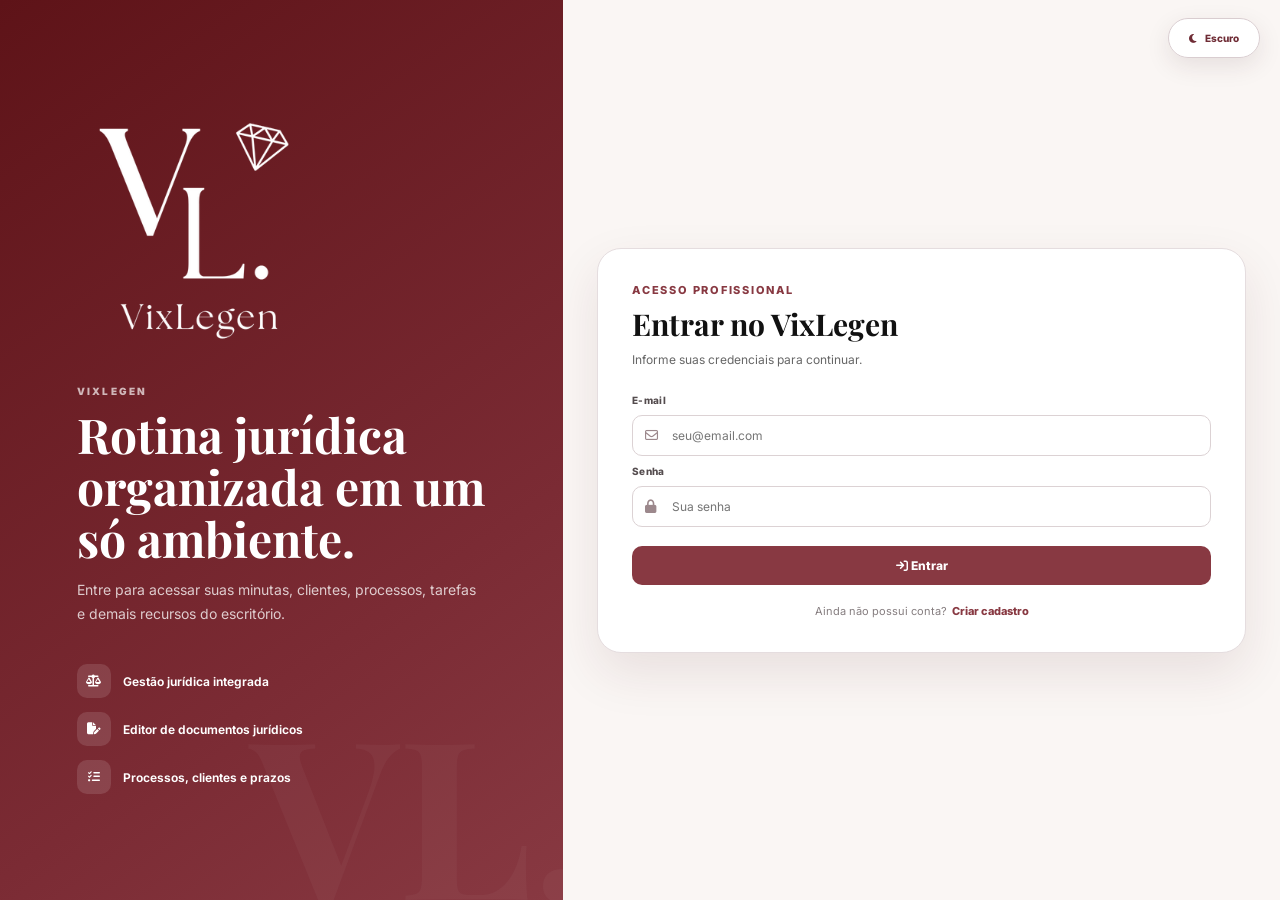
==== index.html @ 60bef7d8 "fix(modal): mantém ação segura de saída como cancelamento" ====
<!DOCTYPE html>
<html lang="pt-PT">
<head>
    <meta charset="UTF-8">
    <meta name="viewport" content="width=device-width, initial-scale=1.0">
    <title>VixLegen - Sistema Integrado</title>
    <link rel="stylesheet" href="style.css">
    <link rel="stylesheet" href="https://cdnjs.cloudflare.com/ajax/libs/font-awesome/6.4.0/css/all.min.css">
    <link href="https://fonts.googleapis.com/css2?family=Playfair+Display:wght@400;600;700&family=Inter:wght@400;500;600;700;800;900&family=Times+New+Roman&family=Georgia&display=swap" rel="stylesheet">
</head>
<body>

    <!-- AUTENTICAÇÃO: LOGIN E CADASTRO -->
    <section class="auth-shell" id="authShell">
        <button id="btnTemaAuth" class="auth-theme-toggle" type="button" aria-label="Alternar tema">
            <i class="fa-solid fa-moon" id="iconeTemaAuth"></i>
            <span>Tema</span>
        </button>
        <div class="auth-brand-panel">
            <div class="auth-brand-mark"><img src="./img/LogoVL_WHITE.png" alt="VixLegen" class="brand-logo brand-logo-auth"></div>
            <span class="auth-eyebrow">VIXLEGEN</span>
            <h2>Rotina jurídica organizada em um só ambiente.</h2>
            <p>Entre para acessar suas minutas, clientes, processos, tarefas e demais recursos do escritório.</p>
            <div class="auth-brand-features">
                <div><i class="fa-solid fa-scale-balanced"></i><span>Gestão jurídica integrada</span></div>
                <div><i class="fa-solid fa-file-pen"></i><span>Editor de documentos jurídicos</span></div>
                <div><i class="fa-solid fa-list-check"></i><span>Processos, clientes e prazos</span></div>
            </div>
        </div>
        <div class="auth-form-panel">
            <div class="auth-card active" id="authLoginCard">
                <div class="auth-card-header">
                    <span class="section-eyebrow">ACESSO PROFISSIONAL</span>
                    <h2>Entrar no VixLegen</h2>
                    <p>Informe suas credenciais para continuar.</p>
                </div>
                <form id="formLogin" class="auth-form">
                    <label for="loginEmail">E-mail</label>
                    <div class="auth-input-wrap"><i class="fa-regular fa-envelope"></i><input type="email" id="loginEmail" autocomplete="email" placeholder="seu@email.com" required></div>
                    <label for="loginSenha">Senha</label>
                    <div class="auth-input-wrap"><i class="fa-solid fa-lock"></i><input type="password" id="loginSenha" autocomplete="current-password" placeholder="Sua senha" required></div>
                    <p class="auth-error" id="loginErro" hidden></p>
                    <button class="auth-submit" type="submit"><i class="fa-solid fa-arrow-right-to-bracket"></i> Entrar</button>
                </form>
                <div class="auth-switch"><span>Ainda não possui conta?</span><button type="button" id="btnIrCadastro">Criar cadastro</button></div>
            </div>
            <div class="auth-card" id="authCadastroCard">
                <div class="auth-card-header compact">
                    <span class="section-eyebrow">NOVO PROFISSIONAL</span>
                    <h2>Criar conta</h2>
                    <p>Cadastre os dados profissionais exigidos pelo sistema.</p>
                </div>
                <form id="formCadastro" class="auth-form auth-form-grid">
                    <div class="auth-field"><label for="cadPrimeiroNome">Primeiro nome</label><input type="text" id="cadPrimeiroNome" required></div>
                    <div class="auth-field"><label for="cadUltimoNome">Último nome</label><input type="text" id="cadUltimoNome" required></div>
                    <div class="auth-field wide"><label for="cadEmail">E-mail</label><input type="email" id="cadEmail" required></div>
                    <div class="auth-field"><label for="cadSenha">Senha</label><input type="password" id="cadSenha" minlength="8" required></div>
                    <div class="auth-field"><label for="cadTelefone">Telefone</label><input type="text" id="cadTelefone" required></div>
                    <div class="auth-field"><label for="cadCpf">CPF</label><input type="text" id="cadCpf" required></div>
                    <div class="auth-field"><label for="cadRg">RG</label><input type="text" id="cadRg" required></div>
                    <div class="auth-field"><label for="cadNumeroOab">Número OAB</label><input type="text" id="cadNumeroOab" required></div>
                    <div class="auth-field"><label for="cadDataNascimento">Data de nascimento</label><input type="date" id="cadDataNascimento" required></div>
                    <div class="auth-field wide"><label for="cadEmpresa">Empresa</label><input type="text" id="cadEmpresa" required></div>
                    <div class="auth-field"><label for="cadCep">CEP</label><input type="text" id="cadCep" required></div>
                    <div class="auth-field"><label for="cadEstado">Estado</label><input type="text" id="cadEstado" maxlength="50" required></div>
                    <div class="auth-field wide"><label for="cadCidade">Cidade</label><input type="text" id="cadCidade" required></div>
                    <p class="auth-error wide" id="cadastroErro" hidden></p>
                    <button class="auth-submit wide" type="submit"><i class="fa-solid fa-user-plus"></i> Criar conta</button>
                </form>
                <div class="auth-switch"><span>Já possui uma conta?</span><button type="button" id="btnIrLogin">Voltar ao login</button></div>
            </div>
        </div>
    </section>

    <div class="layout-container auth-hidden" id="appLayout">
        <!-- BARRA LATERAL (SIDEBAR) -->
        <aside class="sidebar" id="minhaSidebar">
            <nav class="nav-icons">
                <div class="icon-btn active" data-target="sec-home" data-tooltip="Início">
                    <i class="fa-solid fa-house"></i>
                </div>
                <div class="icon-btn" data-target="sec-editor" data-tooltip="Editor de Minutas">
                    <i class="fa-solid fa-pen"></i>
                </div>
                <div class="icon-btn" data-target="sec-processos" data-tooltip="Processos Jurídicos">
                    <i class="fa-solid fa-scale-balanced"></i>
                </div>
                <div class="icon-btn" data-target="sec-clientes" data-tooltip="Clientes">
                    <i class="fa-solid fa-user-group"></i>
                </div>
                <div class="icon-btn" data-target="sec-tarefas" data-tooltip="Tarefas e Kanban">
                    <i class="fa-solid fa-border-all"></i>
                </div>
                <div class="icon-btn" data-target="sec-notificacoes" data-tooltip="Notificações">
                    <i class="fa-solid fa-bell"></i>
                    <span class="badge-count" id="badgeNotifCount">0</span>
                </div>
                <div class="icon-btn" data-target="sec-ia" data-tooltip="Assistente IA">
                    <i class="fa-solid fa-robot"></i>
                </div>
                <div class="icon-btn" data-target="sec-empresa" data-tooltip="Empresa">
                    <i class="fa-regular fa-building"></i>
                </div>
                <div class="icon-btn" data-target="sec-perfil" data-tooltip="Perfil">
                    <i class="fa-solid fa-user"></i>
                </div>
                <div class="icon-btn" id="btnTema" data-tooltip="Alternar tema" role="button" tabindex="0">
                    <i class="fa-solid fa-moon" id="iconeTema"></i>
                </div>
                <div class="icon-btn" id="btnSair" data-tooltip="Sair da sessão">
                    <i class="fa-solid fa-arrow-right-from-bracket"></i>
                </div>
            </nav>

            <div class="logo">
                <img src="./img/LogoVL_WHITE.png" alt="VixLegen" class="brand-logo brand-logo-sidebar">
            </div>
        </aside>

        <!-- ÁREA PRINCIPAL -->
        <main class="main-content">
            <button id="btnToggle" class="toggle-btn" title="Alternar Menu">
                <i class="fa-solid fa-bars"></i>
            </button>

            <!-- TELA INICIAL -->
            <section id="sec-home" class="app-section active">
                <div class="home-page">
                    <header class="home-hero">
                        <div>
                            <span class="section-eyebrow">PAINEL VIXLEGEN</span>
                            <h1>Seu escritório em um só lugar.</h1>
                            <p>Continue de onde parou, acompanhe processos, tarefas e avisos sem cair direto no editor.</p>
                        </div>
                        <img src="./img/LogoVL_RED.png" alt="VixLegen" class="home-logo">
                    </header>

                    <div class="home-stats">
                        <button class="home-stat-card" type="button" data-go-section="sec-processos">
                            <i class="fa-solid fa-scale-balanced"></i>
                            <div><span>Processos</span><strong id="homeProcessosCount">0</strong></div>
                        </button>
                        <button class="home-stat-card" type="button" data-go-section="sec-clientes">
                            <i class="fa-solid fa-user-group"></i>
                            <div><span>Clientes</span><strong id="homeClientesCount">0</strong></div>
                        </button>
                        <button class="home-stat-card" type="button" data-go-section="sec-tarefas">
                            <i class="fa-solid fa-list-check"></i>
                            <div><span>Tarefas abertas</span><strong id="homeTarefasCount">0</strong></div>
                        </button>
                        <button class="home-stat-card" type="button" data-go-section="sec-notificacoes">
                            <i class="fa-regular fa-bell"></i>
                            <div><span>Não lidas</span><strong id="homeNotifCount">0</strong></div>
                        </button>
                    </div>

                    <div class="home-grid">
                        <section class="home-panel">
                            <div class="home-panel-head">
                                <div><span class="panel-kicker">ATALHOS</span><h2>Acesso rápido</h2></div>
                            </div>
                            <div class="home-shortcuts">
                                <button type="button" data-go-section="sec-editor"><i class="fa-solid fa-file-pen"></i><span>Nova minuta</span></button>
                                <button type="button" data-go-section="sec-processos"><i class="fa-solid fa-folder-open"></i><span>Abrir processos</span></button>
                                <button type="button" data-go-section="sec-tarefas"><i class="fa-solid fa-border-all"></i><span>Ver Kanban</span></button>
                                <button type="button" data-go-section="sec-ia"><i class="fa-solid fa-robot"></i><span>Assistente IA</span></button>
                            </div>
                        </section>

                        <section class="home-panel">
                            <div class="home-panel-head">
                                <div><span class="panel-kicker">ATIVIDADE</span><h2>Últimos avisos</h2></div>
                                <button type="button" class="entity-link-action" data-go-section="sec-notificacoes">Ver tudo</button>
                            </div>
                            <div id="homeNotificationsPreview" class="home-notifications-preview">
                                <div class="home-empty">Nenhuma notificação carregada.</div>
                            </div>
                        </section>
                    </div>
                </div>
            </section>

            <!-- SEÇÃO 1: EDITOR JURÍDICO INTEGRADO -->
            <section id="sec-editor" class="app-section" style="display: none;">
                <div class="editor-wrapper">
                    <!-- BARRA DE FERRAMENTAS SUPERIOR -->
                    <div class="editor-toolbar">
                        <!-- Desfazer / Refazer -->
                        <div class="toolbar-group">
                            <button class="tool-btn" id="btnUndo" title="Desfazer (Ctrl+Z)"><i class="fa-solid fa-rotate-left"></i></button>
                            <button class="tool-btn" id="btnRedo" title="Refazer (Ctrl+Y)"><i class="fa-solid fa-rotate-right"></i></button>
                        </div>

                        <!-- Estilos e Fontes -->
                        <div class="toolbar-group">
                            <select id="fontFamilySelect" class="tool-select" title="Fonte do Documento">
                                <option value="'Times New Roman', serif" selected>Times New Roman</option>
                                <option value="Arial, sans-serif">Arial</option>
                                <option value="Georgia, serif">Georgia</option>
                                <option value="'Courier New', monospace">Courier New</option>
                            </select>
                            <select id="fontSizeSelect" class="tool-select" title="Tamanho da Fonte">
                                <option value="1">10pt</option>
                                <option value="2">11pt</option>
                                <option value="3" selected>12pt</option>
                                <option value="4">14pt</option>
                                <option value="5">18pt</option>
                            </select>
                        </div>

                        <!-- Formatação de Texto -->
                        <div class="toolbar-group">
                            <button class="tool-btn" id="btnBold" title="Negrito (Ctrl+B)"><i class="fa-solid fa-bold"></i></button>
                            <button class="tool-btn" id="btnItalic" title="Itálico (Ctrl+I)"><i class="fa-solid fa-italic"></i></button>
                            <button class="tool-btn" id="btnUnderline" title="Sublinhado (Ctrl+U)"><i class="fa-solid fa-underline"></i></button>
                            <button class="tool-btn" id="btnStrike" title="Tachado"><i class="fa-solid fa-strikethrough"></i></button>
                            <div class="color-picker-wrapper" title="Cor do Texto">
                                <i class="fa-solid fa-font"></i>
                                <input type="color" id="textColorPicker" value="#000000">
                            </div>
                        </div>

                        <!-- Alinhamento -->
                        <div class="toolbar-group">
                            <button class="tool-btn" id="btnAlignLeft" title="Alinhar à Esquerda"><i class="fa-solid fa-align-left"></i></button>
                            <button class="tool-btn" id="btnAlignCenter" title="Centralizar"><i class="fa-solid fa-align-center"></i></button>
                            <button class="tool-btn" id="btnAlignRight" title="Alinhar à Direita"><i class="fa-solid fa-align-right"></i></button>
                            <button class="tool-btn active" id="btnAlignJustify" title="Justificar"><i class="fa-solid fa-align-justify"></i></button>
                        </div>

                        <!-- Listas e Espaçamento -->
                        <div class="toolbar-group">
                            <button class="tool-btn" id="btnUnorderedList" title="Lista com Marcadores"><i class="fa-solid fa-list-ul"></i></button>
                            <button class="tool-btn" id="btnOrderedList" title="Lista Numerada"><i class="fa-solid fa-list-ol"></i></button>
                            <select id="lineSpacingSelect" class="tool-select" title="Espaçamento entre Linhas">
                                <option value="1">Linha 1.0</option>
                                <option value="1.5" selected>Linha 1.5</option>
                                <option value="2">Linha 2.0</option>
                            </select>
                        </div>

                        <!-- Recursos Jurídicos Especiais -->
                        <div class="toolbar-group">
                            <button class="tool-btn legal-tool" id="btnLegalQuote" title="Recuo Citação Jurisprudência (4cm)"><i class="fa-solid fa-indent"></i> Citação</button>
                            <button class="tool-btn legal-tool" id="btnFootnote" title="Inserir Nota de Rodapé"><i class="fa-solid fa-asterisk"></i> Rodapé</button>
                            <button class="tool-btn legal-tool" id="btnInsertLink" title="Inserir Link / Jurisprudência"><i class="fa-solid fa-link"></i> Link</button>
                            
                            <div class="dropdown-templates">
                                <button class="tool-btn legal-tool dropdown-trigger"><i class="fa-solid fa-file-signature"></i> Modelos <i class="fa-solid fa-caret-down"></i></button>
                                <div class="dropdown-menu">
                                    <a href="#" class="btn-template" data-template="peticao">Petição Inicial</a>
                                    <a href="#" class="btn-template" data-template="contestacao">Contestação</a>
                                    <a href="#" class="btn-template" data-template="procuracao">Procuração Ad Judicia</a>
                                </div>
                            </div>
                        </div>

                        <!-- Título e Ações -->
                        <div class="toolbar-right">
                            <select id="selectMinutaProcesso" class="doc-context-select" title="Processo vinculado"><option value="">Processo...</option></select>
                            <select id="selectMinutaCategoria" class="doc-context-select" title="Categoria do documento"><option value="">Categoria...</option></select>
                            <input type="text" id="docTitle" class="doc-title-input" value="PeticaoInicial" placeholder="Nome do documento...">
                            <button class="tool-action-btn" id="btnSalvarMinuta"><i class="fa-solid fa-floppy-disk"></i> Guardar</button>
                            <button class="tool-action-btn pdf-btn" id="btnExportPDF"><i class="fa-solid fa-file-pdf"></i> Exportar PDF</button>
                        </div>
                    </div>

                    <!-- CONTAINER DA FOLHA A4 -->
                    <div class="document-container" id="documentContainer">
                        <!-- Régua do Topo -->
                        <div class="ruler">
                            <div class="ruler-ticks"></div>
                        </div>

                        <!-- FOLHA A4 EDITÁVEL -->
                        <div class="paper-page" contenteditable="true" id="paperEditor" spellcheck="true">
                            <h2 style="text-align: center; font-weight: bold; margin-bottom: 25px;">EXCELENTÍSSIMO SENHOR DOUTOR JUIZ DE DIREITO DA 2ª VARA CÍVEL DA COMARCA DE SÃO PAULO - SP</h2>
                            
                            <p style="margin-bottom: 18px;"><strong>PROCESSO Nº:</strong> 0001234-88.2026.8.26.0100</p>
                            <p style="margin-bottom: 18px;"><strong>REQUERENTE:</strong> COMPANYJUS SERVIÇOS DE TECNOLOGIA LTDA.</p>
                            <p style="margin-bottom: 25px;"><strong>REQUERIDO:</strong> ASSOCIADOS E DEMAIS PARTES</p>
                            
                            <p style="text-align: center; font-weight: bold; margin-bottom: 25px; text-transform: uppercase;">AÇÃO DE COBRANÇA C/C INDENIZAÇÃO POR DANOS MORAIS</p>
                            
                            <p style="margin-bottom: 18px;"><strong>COMPANYJUS SERVIÇOS DE TECNOLOGIA LTDA.</strong>, pessoa jurídica de direito privado, inscrita no CNPJ sob o nº 45.678.910/0001-23, com sede na Av. das Nações Unidas, 12901, Cj. 801, Brooklin, São Paulo - SP, por seu advogado infra-assinado, vem, respeitosamente, à presença de Vossa Excelência, propor a presente ação com fulcro na legislação vigente.</p>
                            
                            <h3 style="font-weight: bold; margin-top: 25px; margin-bottom: 15px;">I. DOS FATOS</h3>
                            <p style="margin-bottom: 18px;">A Requerente celebrou contrato de prestação de serviços técnicos jurídicos com a parte Requerida, comprometendo-se a fornecer soluções avançadas de auditoria contratual e inteligência jurídica.</p>

                            <!-- Bloco de Citação Jurisprudencial -->
                            <blockquote class="legal-quote" style="margin-left: 4cm; font-size: 10pt; line-height: 1.2; margin-top: 15px; margin-bottom: 15px; font-style: italic; border-left: 3px solid #883942; padding-left: 10px;">
                                "O inadimplemento da obrigação, positiva e líquida, no seu termo, constitui de pleno direito em mora o devedor. Cabível a reparação integral dos prejuízos causados comprovadamente no âmbito das relações contratuais executadas." (STJ - REsp 1.234.567/SP)
                            </blockquote>

                            <h3 style="font-weight: bold; margin-top: 25px; margin-bottom: 15px;">II. DO DIREITO</h3>
                            <p style="margin-bottom: 18px;">O direito do Requerente encontra respaldo no Código Civil Brasileiro, bem como na sólida jurisprudência dos Tribunais Superiores, restando inequívoca a obrigação de reparação dos prejuízos suportados.</p>

                            <h3 style="font-weight: bold; margin-top: 25px; margin-bottom: 15px;">III. DOS PEDIDOS</h3>
                            <p style="margin-bottom: 10px;">Diante do exposto, requer a Vossa Excelência:</p>
                            <ol style="margin-left: 20px; margin-bottom: 25px;">
                                <li style="margin-bottom: 8px;">A citação da parte Requerida para, querendo, apresentar contestação no prazo legal;</li>
                                <li style="margin-bottom: 8px;">A procedência total dos pedidos formulados na inicial, condenando o Requerido ao pagamento dos valores corrigidos;</li>
                                <li style="margin-bottom: 8px;">A condenação em custas processuais e honorários advocatícios sucumbenciais.</li>
                            </ol>

                            <p style="text-align: right; margin-top: 40px;">Nestes termos,<br>Pede deferimento.</p>
                            <p style="text-align: right; margin-top: 20px;">São Paulo - SP, 25 de Setembro de 2026.<br><br><strong>Dr. Mário Silva</strong><br>OAB/SP 123.456</p>
                        </div>

                        <!-- Rodapé de Métricas do Documento -->
                        <div class="editor-footer-metrics">
                            <span id="wordCount">Palavras: 0</span>
                            <span id="charCount">Carateres: 0</span>
                            <span id="pageCount">Página 1 de 1</span>
                            <span style="color: #2ecc71;"><i class="fa-solid fa-cloud-arrow-up"></i> Alterações Guardadas</span>
                        </div>
                    </div>
                </div>
            </section>

            <!-- SEÇÃO: PROCESSOS -->
            <section id="sec-processos" class="app-section" style="display: none;">
                <div class="records-page">
                    <header class="records-header">
                        <div><span class="section-eyebrow">GESTÃO PROCESSUAL</span><h1 class="page-title">Processos</h1><p>Acompanhe os processos jurídicos cadastrados e consulte seus dados principais.</p></div>
                        <button id="btnNovoProcesso" class="add-btn" type="button"><i class="fa-solid fa-plus"></i> Novo Processo</button>
                    </header>
                    <div class="records-toolbar">
                        <div class="records-search"><i class="fa-solid fa-magnifying-glass"></i><input id="buscaProcessos" type="search" placeholder="Buscar por número, cliente, tribunal ou comarca..."></div>
                        <select id="filtroStatusProcesso" class="records-filter"><option value="">Todos os status</option><option value="EM_ANDAMENTO">Em andamento</option><option value="SUSPENSO">Suspenso</option><option value="ENCERRADO">Encerrado</option><option value="AGUARDANDO_DECISAO">Aguardando decisão</option></select>
                    </div>
                    <div class="records-card">
                        <div class="records-table-wrap"><table class="records-table"><thead><tr><th>Processo</th><th>Cliente</th><th>Tribunal</th><th>Comarca</th><th>Status</th><th>Abertura</th><th>Ações</th></tr></thead><tbody id="processosTableBody"><tr class="records-placeholder"><td colspan="7">Carregando processos...</td></tr></tbody></table></div>
                        <div class="records-footer"><span id="processosCount">0 processos</span><span>Dados fornecidos pelo backend VixLegen</span></div>
                    </div>
                </div>
            </section>

            <!-- SEÇÃO: CLIENTES -->
            <section id="sec-clientes" class="app-section" style="display: none;">
                <div class="records-page">
                    <header class="records-header">
                        <div><span class="section-eyebrow">CARTEIRA DO ESCRITÓRIO</span><h1 class="page-title">Clientes</h1><p>Cadastre e consulte pessoas físicas ou jurídicas vinculadas aos processos.</p></div>
                        <button id="btnNovoCliente" class="add-btn" type="button"><i class="fa-solid fa-user-plus"></i> Novo Cliente</button>
                    </header>
                    <div class="records-toolbar"><div class="records-search"><i class="fa-solid fa-magnifying-glass"></i><input id="buscaClientes" type="search" placeholder="Buscar por nome, CPF/CNPJ, e-mail ou telefone..."></div></div>
                    <div class="records-card">
                        <div class="records-table-wrap"><table class="records-table"><thead><tr><th>Cliente</th><th>Documento</th><th>E-mail</th><th>Telefone</th><th>Ações</th></tr></thead><tbody id="clientesTableBody"><tr class="records-placeholder"><td colspan="5">Carregando clientes...</td></tr></tbody></table></div>
                        <div class="records-footer"><span id="clientesCount">0 clientes</span><span>Cliente é administrado pelo advogado e não possui login.</span></div>
                    </div>
                </div>
            </section>

            <!-- SEÇÃO 2: QUADRO KANBAN -->
            <section id="sec-tarefas" class="app-section" style="display: none;">
                <div class="kanban-page">
                    <header class="records-header kanban-header">
                        <div>
                            <span class="section-eyebrow">ORGANIZAÇÃO DE DEMANDAS</span>
                            <h1 class="page-title">Tarefas</h1>
                            <p>Arraste os cards entre as colunas, edite detalhes e acompanhe prioridades.</p>
                        </div>
                        <button id="btnNovaTarefa" class="add-btn" type="button">
                            <i class="fa-solid fa-plus"></i> Novo Card
                        </button>
                    </header>

                    <div class="kanban-toolbar">
                        <div class="records-search">
                            <i class="fa-solid fa-magnifying-glass"></i>
                            <input id="buscaTarefas" type="search" placeholder="Buscar tarefa, processo ou descrição...">
                        </div>
                        <select id="filtroPrioridadeTarefa" class="records-filter">
                            <option value="">Todas as prioridades</option>
                            <option value="URGENTE">Urgente</option>
                            <option value="ALTA">Alta</option>
                            <option value="MEDIA">Média</option>
                            <option value="BAIXA">Baixa</option>
                        </select>
                    </div>

                    <div class="kanban-board" id="kanbanBoard">
                        <section class="kanban-column" data-status="PENDENTE">
                            <header class="kanban-column-header">
                                <div><span class="kanban-dot pending"></span><h2>A Fazer</h2></div>
                                <span class="kanban-count" id="countPendente">0</span>
                            </header>
                            <div class="cards-container kanban-dropzone" id="kanbanPendente" data-status="PENDENTE"></div>
                        </section>

                        <section class="kanban-column" data-status="EM_ANDAMENTO">
                            <header class="kanban-column-header">
                                <div><span class="kanban-dot progress"></span><h2>Em Progresso</h2></div>
                                <span class="kanban-count" id="countAndamento">0</span>
                            </header>
                            <div class="cards-container kanban-dropzone" id="kanbanAndamento" data-status="EM_ANDAMENTO"></div>
                        </section>

                        <section class="kanban-column" data-status="CONCLUIDA">
                            <header class="kanban-column-header">
                                <div><span class="kanban-dot done"></span><h2>Feito</h2></div>
                                <span class="kanban-count" id="countConcluida">0</span>
                            </header>
                            <div class="cards-container kanban-dropzone" id="kanbanConcluida" data-status="CONCLUIDA"></div>
                        </section>
                    </div>
                </div>
            </section>

            <!-- SEÇÃO 3: NOTIFICAÇÕES -->
            <section id="sec-notificacoes" class="app-section" style="display: none;">
                <div class="notifications-page">
                    <header class="notifications-header">
                        <div>
                            <span class="section-eyebrow">CENTRAL OPERACIONAL</span>
                            <h1 class="page-title notifications-title">Notificações</h1>
                            <p class="notifications-subtitle">Avisos vinculados à sua conta, exibidos diretamente pelo backend.</p>
                        </div>
                        <button class="notif-read-all" id="btnMarcarTodasLidas" type="button">
                            <i class="fa-solid fa-check-double"></i>
                            Marcar todas como lidas
                        </button>
                    </header>

                    <div class="notifications-summary">
                        <div class="summary-item">
                            <span class="summary-label">Não lidas</span>
                            <strong id="notifUnreadCount">0</strong>
                        </div>
                        <div class="summary-divider"></div>
                        <div class="summary-item">
                            <span class="summary-label">Total</span>
                            <strong id="notifTotalCount">0</strong>
                        </div>
                        <div class="summary-divider"></div>
                        <div class="summary-item">
                            <span class="summary-label">Hoje</span>
                            <strong id="notifTodayCount">0</strong>
                        </div>
                    </div>

                    <div class="notifications-toolbar" aria-label="Filtros de notificações">
                        <button class="notif-filter active" type="button" data-filter="all">Todas</button>
                        <button class="notif-filter" type="button" data-filter="nao-lidas">Não lidas</button>
                        <button class="notif-filter" type="button" data-filter="PENDENTE">Pendentes</button>
                        <button class="notif-filter" type="button" data-filter="ENVIADA">Enviadas</button>
                        <button class="notif-filter" type="button" data-filter="CANCELADA">Canceladas</button>
                    </div>

                    <div class="notifications-container" id="notificationsList">
                        <div class="notifications-empty">
                            <i class="fa-regular fa-bell"></i>
                            <strong>Carregando notificações...</strong>
                            <span>Aguarde um instante.</span>
                        </div>
                    </div>
                </div>
            </section>

            <!-- SEÇÃO 4: EMPRESA (COMPANYJUS) -->
            <section id="sec-empresa" class="app-section" style="display: none;">
                <div class="entity-page company-page">
                    <header class="entity-page-header">
                        <div>
                            <span class="section-eyebrow">ORGANIZAÇÃO VINCULADA</span>
                            <h1 class="page-title entity-title">Empresa</h1>
                            <p>Informações da organização informada no seu cadastro profissional.</p>
                        </div>
                        <button id="btnVerMaisEmpresa" class="entity-primary-action" type="button">
                            <i class="fa-regular fa-eye"></i> Ver mais
                        </button>
                    </header>

                    <div class="company-overview-card">
                        <div class="company-overview-main">
                            <div class="company-mark" aria-hidden="true">
                                <i class="fa-solid fa-building-columns"></i>
                            </div>
                            <div class="company-heading">
                                <div class="entity-status"><span></span> Empresa vinculada ao perfil</div>
                                <h2 id="displayNomeEmpresa">Carregando...</h2>
                                <p id="fieldRazao">Dados provenientes do cadastro do profissional.</p>
                            </div>
                        </div>
                        <div class="company-registration">
                            <span>Responsável</span>
                            <strong id="fieldEmpresaResponsavel">—</strong>
                        </div>
                    </div>

                    <div class="entity-content-grid company-content-grid">
                        <section class="entity-panel">
                            <div class="entity-panel-heading">
                                <div>
                                    <span class="panel-kicker">CONTATO</span>
                                    <h3>Contato vinculado</h3>
                                </div>
                                <i class="fa-regular fa-address-card"></i>
                            </div>
                            <div class="entity-detail-list">
                                <div class="entity-detail-row">
                                    <div class="detail-icon"><i class="fa-regular fa-envelope"></i></div>
                                    <div>
                                        <span>E-mail do responsável</span>
                                        <strong id="fieldEmail">—</strong>
                                    </div>
                                </div>
                                <div class="entity-detail-row">
                                    <div class="detail-icon"><i class="fa-solid fa-phone"></i></div>
                                    <div>
                                        <span>Telefone</span>
                                        <strong id="fieldTelefone">—</strong>
                                    </div>
                                </div>
                            </div>
                        </section>

                        <section class="entity-panel">
                            <div class="entity-panel-heading">
                                <div>
                                    <span class="panel-kicker">LOCALIZAÇÃO</span>
                                    <h3>Localização cadastrada</h3>
                                </div>
                                <i class="fa-regular fa-map"></i>
                            </div>
                            <div class="company-address-block">
                                <i class="fa-solid fa-location-dot"></i>
                                <p id="fieldEndereco">—</p>
                            </div>
                        </section>
                    </div>

                    <div class="entity-footer-strip">
                        <div>
                            <i class="fa-solid fa-circle-info"></i>
                            <span>O backend atual armazena o nome da empresa no cadastro do usuário; CNPJ e endereço completo ainda não fazem parte desse modelo.</span>
                        </div>
                        <button class="entity-link-action" type="button" data-go-section="sec-perfil">
                            Ver perfil profissional <i class="fa-solid fa-arrow-right"></i>
                        </button>
                    </div>
                </div>
            </section>

            <!-- SEÇÃO 5: ASSISTENTE IA -->
            <section id="sec-ia" class="app-section" style="display: none;">
                <div class="ai-page">
                    <header class="records-header">
                        <div>
                            <span class="section-eyebrow">ASSISTENTE JURÍDICO</span>
                            <h1 class="page-title">IA VixLegen</h1>
                            <p>Converse sobre o contexto do processo e anexe documentos para usar como material de apoio.</p>
                        </div>
                    </header>

                    <div class="ai-workspace">
                        <aside class="ai-context-panel">
                            <span class="panel-kicker">CONTEXTO</span>
                            <h2>Arquivos da conversa</h2>
                            <p>Adicione PDFs, DOCX, TXT ou imagens. Os arquivos ficam preparados para a conversa atual.</p>
                            <label class="ai-upload-btn" for="aiFileInput">
                                <i class="fa-solid fa-paperclip"></i> Adicionar arquivos
                            </label>
                            <input id="aiFileInput" type="file" multiple accept=".pdf,.doc,.docx,.txt,.png,.jpg,.jpeg" hidden>
                            <div id="aiFilesList" class="ai-files-list">
                                <div class="ai-file-empty">Nenhum arquivo anexado.</div>
                            </div>
                        </aside>

                        <div class="chat-box ai-chat-box">
                            <div class="chat-messages" id="chatMessages">
                                <div class="chat-msg ai">
                                    <i class="fa-solid fa-robot"></i>
                                    <p>Selecione um processo ou anexe documentos e descreva o que deseja analisar.</p>
                                </div>
                            </div>
                            <div class="ai-composer">
                                <div id="aiAttachedSummary" class="ai-attached-summary" hidden></div>
                                <div class="chat-input-area">
                                    <button id="btnAnexarIa" class="ai-attach-inline" type="button" title="Adicionar arquivo">
                                        <i class="fa-solid fa-paperclip"></i>
                                    </button>
                                    <textarea id="chatInput" rows="2" placeholder="Pergunte sobre a minuta, prazo, documento ou processo..."></textarea>
                                    <button id="btnEnviarChat" class="add-btn" type="button"><i class="fa-solid fa-paper-plane"></i></button>
                                </div>
                            </div>
                        </div>
                    </div>
                </div>
            </section>

            <!-- SEÇÃO 6: PERFIL -->
            <section id="sec-perfil" class="app-section" style="display: none;">
                <div class="entity-page profile-page">
                    <header class="entity-page-header">
                        <div>
                            <span class="section-eyebrow">CONTA PROFISSIONAL</span>
                            <h1 class="page-title entity-title">Perfil profissional</h1>
                            <p>Informações reais do usuário autenticado no VixLegen.</p>
                        </div>
                        <button id="btnVerMaisPerfil" class="entity-primary-action" type="button">
                            <i class="fa-regular fa-eye"></i> Ver mais
                        </button>
                    </header>

                    <div class="profile-hero-card">
                        <div class="profile-avatar-large">
                            <span id="perfilIniciais">VL</span>
                        </div>
                        <div class="profile-identity">
                            <div class="entity-status"><span></span> Perfil ativo</div>
                            <h2 id="perfilNome">Carregando...</h2>
                            <p id="perfilCategoria">Profissional VixLegen</p>
                            <div class="profile-tags">
                                <span><i class="fa-solid fa-scale-balanced"></i> <span id="perfilOab">OAB —</span></span>
                                <span><i class="fa-solid fa-building"></i> <span id="perfilEmpresaTag">Empresa —</span></span>
                            </div>
                        </div>
                        <div class="profile-company-link">
                            <span>Empresa vinculada</span>
                            <strong id="perfilEmpresa">—</strong>
                            <button type="button" data-go-section="sec-empresa">Abrir empresa <i class="fa-solid fa-arrow-right"></i></button>
                        </div>
                    </div>

                    <div class="entity-content-grid profile-content-grid">
                        <section class="entity-panel">
                            <div class="entity-panel-heading">
                                <div>
                                    <span class="panel-kicker">IDENTIFICAÇÃO</span>
                                    <h3>Dados profissionais</h3>
                                </div>
                                <i class="fa-regular fa-id-badge"></i>
                            </div>
                            <div class="entity-detail-list">
                                <div class="entity-detail-row">
                                    <div class="detail-icon"><i class="fa-solid fa-user"></i></div>
                                    <div><span>Nome completo</span><strong id="perfilNomeCompleto">—</strong></div>
                                </div>
                                <div class="entity-detail-row">
                                    <div class="detail-icon"><i class="fa-solid fa-scale-balanced"></i></div>
                                    <div><span>Registro profissional</span><strong id="perfilRegistro">—</strong></div>
                                </div>
                                <div class="entity-detail-row">
                                    <div class="detail-icon"><i class="fa-regular fa-id-card"></i></div>
                                    <div><span>CPF</span><strong id="perfilCpf">—</strong></div>
                                </div>
                            </div>
                        </section>

                        <section class="entity-panel">
                            <div class="entity-panel-heading">
                                <div>
                                    <span class="panel-kicker">CONTATO</span>
                                    <h3>Conta e comunicação</h3>
                                </div>
                                <i class="fa-regular fa-envelope"></i>
                            </div>
                            <div class="entity-detail-list">
                                <div class="entity-detail-row">
                                    <div class="detail-icon"><i class="fa-regular fa-envelope"></i></div>
                                    <div><span>E-mail profissional</span><strong id="perfilEmail">—</strong></div>
                                </div>
                                <div class="entity-detail-row">
                                    <div class="detail-icon"><i class="fa-solid fa-phone"></i></div>
                                    <div><span>Telefone</span><strong id="perfilTelefone">—</strong></div>
                                </div>
                                <div class="entity-detail-row">
                                    <div class="detail-icon"><i class="fa-solid fa-location-dot"></i></div>
                                    <div><span>Localização</span><strong id="perfilLocalizacao">—</strong></div>
                                </div>
                            </div>
                        </section>

                        <section class="entity-panel profile-specialty-panel">
                            <div class="entity-panel-heading">
                                <div>
                                    <span class="panel-kicker">CADASTRO</span>
                                    <h3>Informações complementares</h3>
                                </div>
                                <i class="fa-solid fa-address-card"></i>
                            </div>
                            <div class="entity-detail-list">
                                <div class="entity-detail-row">
                                    <div class="detail-icon"><i class="fa-solid fa-building"></i></div>
                                    <div><span>Empresa</span><strong id="perfilEmpresaDetalhe">—</strong></div>
                                </div>
                                <div class="entity-detail-row">
                                    <div class="detail-icon"><i class="fa-regular fa-calendar"></i></div>
                                    <div><span>Data de nascimento</span><strong id="perfilNascimento">—</strong></div>
                                </div>
                            </div>
                        </section>
                    </div>

                    <div class="entity-footer-strip">
                        <div>
                            <i class="fa-solid fa-shield-halved"></i>
                            <span>Os dados exibidos nesta tela são carregados do backend após o login.</span>
                        </div>
                        <button class="entity-link-action" type="button" data-go-section="sec-empresa">
                            Abrir empresa <i class="fa-solid fa-arrow-right"></i>
                        </button>
                    </div>
                </div>
            </section>
        </main>
    </div>

    <!-- SISTEMA DE MODAIS CUSTOMIZADOS -->
    <div id="modalOverlay" class="modal-overlay">
        
        <!-- MODAL: CRIAR / EDITAR TAREFA -->
        <div id="modalNovaTarefa" class="modal-card modal-wide">
            <div class="modal-header">
                <h3 id="tituloModalTarefa"><i class="fa-solid fa-note-sticky"></i> Novo Card</h3>
                <button class="modal-close">&times;</button>
            </div>
            <div class="modal-body form-grid">
                <input type="hidden" id="tarefaIdEdicao">

                <div class="form-field wide">
                    <label>Título</label>
                    <input type="text" id="inputTituloTarefa" placeholder="Ex: Elaborar recurso especial">
                </div>

                <div class="form-field wide">
                    <label>Descrição</label>
                    <textarea id="inputDescricaoTarefa" rows="4" placeholder="Adicione contexto, observações ou instruções..."></textarea>
                </div>

                <div class="form-field">
                    <label>Prazo</label>
                    <input type="datetime-local" id="inputPrazoTarefa">
                </div>

                <div class="form-field">
                    <label>Prioridade</label>
                    <select id="selectPrioridadeTarefa">
                        <option value="BAIXA">Baixa</option>
                        <option value="MEDIA" selected>Média</option>
                        <option value="ALTA">Alta</option>
                        <option value="URGENTE">Urgente</option>
                    </select>
                </div>

                <div class="form-field">
                    <label>Status</label>
                    <select id="selectStatusTarefa">
                        <option value="PENDENTE">A Fazer</option>
                        <option value="EM_ANDAMENTO">Em Progresso</option>
                        <option value="CONCLUIDA">Feito</option>
                    </select>
                </div>

                <div class="form-field">
                    <label>Processo</label>
                    <select id="selectProcessoTarefa">
                        <option value="">Selecione um processo</option>
                    </select>
                </div>
            </div>
            <div class="modal-footer task-modal-footer">
                <button class="modal-btn danger task-delete-hidden" id="btnExcluirTarefa" type="button">
                    <i class="fa-regular fa-trash-can"></i> Excluir
                </button>
                <div class="task-modal-actions">
                    <button class="modal-btn cancel" id="btnCancelarTarefa" type="button">Cancelar</button>
                    <button class="modal-btn confirm" id="btnConfirmarTarefa" type="button">Salvar Card</button>
                </div>
            </div>
        </div>

        <!-- MODAL 2: EDITAR EMPRESA -->
        <div id="modalEditarEmpresa" class="modal-card">
            <div class="modal-header">
                <h3><i class="fa-solid fa-pen-to-square"></i> Editar Dados da Empresa</h3>
                <button class="modal-close">&times;</button>
            </div>
            <div class="modal-body">
                <label>E-mail Corporativo</label>
                <input type="email" id="inputEmailEmpresa">
                
                <label>Telefone</label>
                <input type="text" id="inputTelefoneEmpresa">
                
                <label>Endereço Completo</label>
                <textarea id="inputEnderecoEmpresa" rows="3"></textarea>
            </div>
            <div class="modal-footer">
                <button class="modal-btn cancel" id="btnCancelarEmpresa">Cancelar</button>
                <button class="modal-btn confirm" id="btnSalvarEmpresa">Salvar Alterações</button>
            </div>
        </div>

        <!-- MODAL: NOVO CLIENTE -->
        <div id="modalNovoCliente" class="modal-card modal-wide">
            <div class="modal-header"><h3><i class="fa-solid fa-user-plus"></i> Cadastrar Cliente</h3><button class="modal-close">&times;</button></div>
            <div class="modal-body form-grid">
                <div class="form-field wide"><label>Nome completo</label><input type="text" id="clienteNome" placeholder="Nome do cliente"></div>
                <div class="form-field"><label>E-mail</label><input type="email" id="clienteEmail" placeholder="cliente@email.com"></div>
                <div class="form-field"><label>Telefone</label><input type="text" id="clienteTelefone" placeholder="(11) 99999-9999"></div>
                <div class="form-field"><label>Tipo de documento</label><select id="clienteTipoDocumento"><option value="cpf">CPF</option><option value="cnpj">CNPJ</option></select></div>
                <div class="form-field"><label id="clienteDocumentoLabel">CPF</label><input type="text" id="clienteDocumento" placeholder="000.000.000-00"></div>
            </div>
            <div class="modal-footer"><button class="modal-btn cancel">Cancelar</button><button class="modal-btn confirm" id="btnSalvarCliente">Salvar Cliente</button></div>
        </div>

        <!-- MODAL: NOVO PROCESSO -->
        <div id="modalNovoProcesso" class="modal-card modal-wide">
            <div class="modal-header"><h3><i class="fa-solid fa-scale-balanced"></i> Cadastrar Processo</h3><button class="modal-close">&times;</button></div>
            <div class="modal-body form-grid">
                <div class="form-field wide"><label>Número do processo</label><input type="text" id="processoNumero" placeholder="0000000-00.0000.0.00.0000"></div>
                <div class="form-field wide"><label>Cliente</label><select id="processoCliente"><option value="">Selecione um cliente</option></select></div>
                <div class="form-field"><label>Vara</label><input type="text" id="processoVara"></div>
                <div class="form-field"><label>Comarca</label><input type="text" id="processoComarca"></div>
                <div class="form-field"><label>Tribunal</label><input type="text" id="processoTribunal" placeholder="TJSP"></div>
                <div class="form-field"><label>Instância</label><input type="text" id="processoInstancia" placeholder="1ª Instância"></div>
                <div class="form-field"><label>Data de abertura</label><input type="date" id="processoDataAbertura"></div>
                <div class="form-field"><label>Status inicial</label><select id="processoStatus"><option value="EM_ANDAMENTO">Em andamento</option><option value="AGUARDANDO_DECISAO">Aguardando decisão</option><option value="SUSPENSO">Suspenso</option><option value="ENCERRADO">Encerrado</option></select></div>
                <div class="form-field"><label>Área do Direito</label><input type="text" id="processoAreaDireito" placeholder="Direito Cível"></div>
                <div class="form-field"><label>Tipo da ação</label><input type="text" id="processoTipoAcao" placeholder="Ação de Cobrança"></div>
                <div class="form-field"><label>Fase processual</label><input type="text" id="processoFase" placeholder="Fase de conhecimento"></div>
                <div class="form-field"><label>Descrição do objeto</label><input type="text" id="processoObjeto" placeholder="Objeto principal do processo"></div>
                <div class="form-field checkbox-field wide"><label><input type="checkbox" id="processoSegredo"> Segredo de justiça</label></div>
            </div>
            <div class="modal-footer"><button class="modal-btn cancel">Cancelar</button><button class="modal-btn confirm" id="btnSalvarProcesso">Salvar Processo</button></div>
        </div>

        <!-- MODAL: DETALHES -->
        <div id="modalDetalhesRegistro" class="modal-card modal-wide">
            <div class="modal-header"><h3 id="detalhesTitulo"><i class="fa-regular fa-folder-open"></i> Detalhes</h3><button class="modal-close">&times;</button></div>
            <div class="modal-body"><div id="detalhesConteudo" class="detail-modal-content"></div></div>
            <div class="modal-footer"><button class="modal-btn confirm" id="btnFecharDetalhes">Fechar</button></div>
        </div>

        <!-- MODAL 3: CONFIRMAR SAIR -->
        <div id="modalSair" class="modal-card modal-small">
            <div class="modal-header">
                <h3><i class="fa-solid fa-arrow-right-from-bracket"></i> Terminar Sessão</h3>
                <button class="modal-close">&times;</button>
            </div>
            <div class="modal-body text-center">
                <p>Tens a certeza de que pretendes encerrar a tua sessão no <strong>VixLegen</strong>?</p>
            </div>
            <div class="modal-footer modal-confirm-actions">
                <button class="modal-btn destructive-confirm" id="btnConfirmarSair">SIM</button>
                <button class="modal-btn cancel keep-primary" id="btnCancelarSair">NÃO</button>
            </div>
        </div>

        <!-- MODAL: CONFIRMAÇÃO DE AÇÃO DESTRUTIVA -->
        <div id="modalConfirmacao" class="modal-card modal-small modal-confirmation">
            <div class="modal-header">
                <h3 id="confirmacaoTitulo">Tem certeza?</h3>
                <button class="modal-close" type="button" aria-label="Fechar">&times;</button>
            </div>
            <div class="modal-body text-center">
                <p id="confirmacaoMensagem">Esta ação não poderá ser desfeita.</p>
                <p class="modal-safety-note">Por segurança, a opção destacada mantém os dados.</p>
            </div>
            <div class="modal-footer modal-confirm-actions">
                <button class="modal-btn destructive-confirm" id="btnConfirmacaoSim" type="button">SIM</button>
                <button class="modal-btn keep-primary" id="btnConfirmacaoNao" type="button">NÃO</button>
            </div>
        </div>

        <!-- MODAL 4: AVISO / SUCESSO -->
        <div id="modalAlerta" class="modal-card modal-small">
            <div class="modal-header">
                <h3 id="alertaTitulo"><i class="fa-solid fa-circle-check"></i> Sucesso</h3>
                <button class="modal-close">&times;</button>
            </div>
            <div class="modal-body text-center">
                <p id="alertaMensagem">Ação executada com sucesso!</p>
            </div>
            <div class="modal-footer">
                <button class="modal-btn confirm" id="btnFecharAlerta">Entendido</button>
            </div>
        </div>

    </div>

    <script src="script.js"></script>
    <script src="integration.js"></script>
</body>
</html>
---- style.css ----
/* =========================================
   VARIÁVEIS CSS E CORES DO PROJETO (VIXLEGEN)
   ========================================= */
:root {
    --cor-fundo-geral: #f4f5f7;
    --cor-fundo-main: #faf6f4;
    --cor-primaria: #883942;
    --cor-banner: #5e1318;
    --cor-borda-card: #68181b;
    --cor-cartao: #ffffff;
    --texto-escuro: #111111;
    --texto-claro: #ffffff;
    --texto-mutado: #666666;
    
    --dot-vermelho: #ff3b30;
    --dot-amarelo: #f3c756;
    --dot-verde: #2ecc71;
    
    --fonte-titulo: 'Playfair Display', serif;
    --fonte-corpo: 'Inter', sans-serif;
}

/* RESET BÁSICO */
* {
    margin: 0;
    padding: 0;
    box-sizing: border-box;
}

body {
    background-color: var(--cor-fundo-geral);
    font-family: var(--fonte-corpo);
    color: var(--texto-escuro);
    height: 100vh;
    width: 100vw;
    overflow: hidden;
    display: flex;
}

.layout-container {
    display: flex;
    width: 100vw;
    height: 100vh;
    background-color: var(--cor-fundo-main);
    overflow: hidden;
    position: relative;
}

/* =========================================
   BARRA LATERAL (SIDEBAR CÁPSULA ARREDONDADA)
   ========================================= */
.sidebar {
    width: 100px;
    background-color: var(--cor-primaria);
    display: flex;
    flex-direction: column;
    align-items: center;
    justify-content: space-between;
    padding: 30px 0;
    border-top-right-radius: 40px;
    border-bottom-right-radius: 40px;
    z-index: 10;
    transition: transform 0.3s ease;
    flex-shrink: 0;
}

.sidebar.escondida {
    transform: translateX(-100%);
    position: absolute;
    height: 100%;
}

.nav-icons { 
    display: flex; 
    flex-direction: column; 
    gap: 15px; 
}

.icon-btn { 
    width: 60px; 
    height: 60px; 
    background-color: var(--texto-claro); 
    color: var(--cor-primaria); 
    border-radius: 50%; 
    display: flex; 
    justify-content: center; 
    align-items: center; 
    font-size: 24px; 
    cursor: pointer; 
    transition: transform 0.2s, background-color 0.2s; 
    position: relative;
}

.icon-btn:hover { 
    transform: scale(1.05); 
}

.icon-btn.outline { 
    background-color: var(--texto-claro); 
    color: var(--cor-primaria); 
    border: 2px solid transparent; 
}

.icon-btn.active {
    background-color: var(--cor-banner);
    color: #ffffff;
    border: 2px solid rgba(255,255,255,.72);
    box-shadow: 0 7px 16px rgba(40, 7, 10, 0.28), inset 0 0 0 1px rgba(255,255,255,.08);
    transform: scale(1.04);
}

.icon-btn.active:hover {
    background-color: var(--cor-banner);
    color: #ffffff;
}

.badge-count {
    position: absolute;
    top: -2px;
    right: -2px;
    background-color: var(--dot-vermelho);
    color: white;
    font-size: 11px;
    font-weight: 700;
    width: 20px;
    height: 20px;
    border-radius: 50%;
    display: flex;
    align-items: center;
    justify-content: center;
    border: 2px solid var(--cor-primaria);
}

.logo { 
    color: var(--texto-claro); 
    text-align: center; 
    position: relative; 
}

.logo h2 { 
    font-family: var(--fonte-titulo); 
    font-size: 32px; 
    margin: 0; 
    letter-spacing: 2px; 
}

.logo span { 
    font-size: 10px; 
    font-weight: 600; 
    letter-spacing: 1px; 
}

.diamond-icon { 
    position: absolute; 
    top: 5px; 
    right: -10px; 
    font-size: 12px; 
}

/* =========================================
   ÁREA PRINCIPAL
   ========================================= */
.main-content {
    flex: 1;
    padding: 15px 30px;
    position: relative;
    overflow-y: auto;
    display: flex;
    flex-direction: column;
}

.toggle-btn {
    background: none;
    border: none;
    font-size: 24px;
    color: var(--cor-primaria);
    cursor: pointer;
    margin-bottom: 10px;
    align-self: flex-start;
}

.header { 
    position: relative; 
    z-index: 1; 
    margin-bottom: 20px; 
    display: flex;
    justify-content: space-between;
    align-items: center;
}

.page-title { 
    font-family: var(--fonte-titulo); 
    font-size: 32px; 
    color: var(--texto-escuro); 
    display: inline-block; 
    padding-bottom: 5px; 
    border-bottom: 3px solid var(--cor-primaria); 
}

.add-btn {
    background-color: var(--cor-primaria);
    color: var(--texto-claro);
    border: none;
    padding: 10px 22px;
    border-radius: 20px;
    font-family: var(--fonte-corpo);
    font-size: 14px;
    font-weight: 600;
    cursor: pointer;
    display: flex;
    align-items: center;
    gap: 8px;
    transition: transform 0.2s, filter 0.2s;
    box-shadow: 0 4px 8px rgba(0, 0, 0, 0.1);
}

.add-btn:hover {
    transform: scale(1.03);
    filter: brightness(1.1);
}

/* =========================================
   ESTILOS EXCLUSIVOS DO EDITOR JURÍDICO
   ========================================= */
.app-section#sec-editor {
    height: calc(100vh - 60px);
    display: flex;
    flex-direction: column;
}

.editor-wrapper {
    background-color: var(--cor-banner);
    border-radius: 20px;
    border: 2px solid var(--cor-borda-card);
    display: flex;
    flex-direction: column;
    height: 100%;
    overflow: hidden;
    box-shadow: 0 10px 25px rgba(0, 0, 0, 0.15);
}

/* BARRA DE FERRAMENTAS DO EDITOR */
.editor-toolbar {
    background-color: #ffffff;
    padding: 8px 15px;
    border-bottom: 2px solid #ddd;
    display: flex;
    flex-wrap: wrap;
    align-items: center;
    gap: 10px;
    box-shadow: 0 2px 6px rgba(0,0,0,0.05);
    z-index: 5;
}

.toolbar-group {
    display: flex;
    align-items: center;
    gap: 4px;
    border-right: 1px solid #e0e0e0;
    padding-right: 10px;
}

.tool-btn {
    background: transparent;
    border: 1px solid transparent;
    border-radius: 6px;
    padding: 6px 10px;
    font-size: 14px;
    color: #444;
    cursor: pointer;
    transition: all 0.2s;
    display: flex;
    align-items: center;
    gap: 5px;
}

.tool-btn:hover {
    background-color: #f0f0f0;
    border-color: #ccc;
    color: var(--cor-primaria);
}

.tool-btn.active {
    background-color: #e8d5d7;
    color: var(--cor-primaria);
    border-color: var(--cor-primaria);
}

.tool-select {
    padding: 5px 8px;
    border-radius: 6px;
    border: 1px solid #ccc;
    font-size: 13px;
    background-color: #fff;
    cursor: pointer;
    outline: none;
}

.color-picker-wrapper {
    position: relative;
    display: flex;
    align-items: center;
    cursor: pointer;
    padding: 4px;
}

.color-picker-wrapper input[type="color"] {
    position: absolute;
    opacity: 0;
    width: 100%;
    height: 100%;
    cursor: pointer;
}

.legal-tool {
    background-color: #f8f1f2;
    color: var(--cor-primaria);
    font-weight: 600;
    font-size: 12px;
}

.dropdown-templates {
    position: relative;
    display: inline-block;
}

.dropdown-menu {
    display: none;
    position: absolute;
    top: 100%;
    left: 0;
    background-color: #ffffff;
    min-width: 160px;
    box-shadow: 0px 8px 16px rgba(0,0,0,0.2);
    border-radius: 8px;
    z-index: 20;
    overflow: hidden;
    border: 1px solid #ddd;
}

.dropdown-menu a {
    color: #333;
    padding: 10px 14px;
    text-decoration: none;
    display: block;
    font-size: 13px;
    transition: background 0.2s;
}

.dropdown-menu a:hover {
    background-color: #f4e8e9;
    color: var(--cor-primaria);
}

.dropdown-templates:hover .dropdown-menu {
    display: block;
}

.toolbar-right {
    margin-left: auto;
    display: flex;
    align-items: center;
    gap: 8px;
}

.doc-title-input {
    border: 1px solid #ccc;
    border-radius: 6px;
    padding: 6px 10px;
    font-size: 13px;
    font-weight: 600;
    width: 220px;
    color: var(--cor-banner);
}

.tool-action-btn {
    background-color: var(--cor-primaria);
    color: white;
    border: none;
    padding: 6px 14px;
    border-radius: 6px;
    font-size: 13px;
    font-weight: 600;
    cursor: pointer;
    display: flex;
    align-items: center;
    gap: 6px;
}

.tool-action-btn.pdf-btn {
    background-color: #27ae60;
}

.tool-action-btn:hover {
    filter: brightness(1.1);
}

/* ÁREA DE DOCUMENTO E PAPEL A4 */
.document-container {
    flex: 1;
    overflow-y: auto;
    padding: 25px 0;
    display: flex;
    flex-direction: column;
    align-items: center;
    background-color: var(--cor-banner);
    position: relative;
}

/* Régua */
.ruler {
    width: 800px;
    height: 18px;
    background-color: #e6e6e6;
    border: 1px solid #ccc;
    border-bottom: none;
    border-radius: 4px 4px 0 0;
    position: relative;
}

.ruler-ticks {
    width: 100%;
    height: 100%;
    background-image: repeating-linear-gradient(90deg, #999 0, #999 1px, transparent 0, transparent 20px);
}

/* Papel A4 */
.paper-page {
    width: 800px;
    min-height: 1100px;
    background-color: #ffffff;
    padding: 60px 70px;
    box-shadow: 0 8px 20px rgba(0, 0, 0, 0.4);
    outline: none;
    font-family: 'Times New Roman', serif;
    font-size: 12pt;
    line-height: 1.5;
    color: #000000;
    text-align: justify;
    box-sizing: border-box;
}

.paper-page:focus {
    box-shadow: 0 0 0 2px rgba(255, 255, 255, 0.3), 0 8px 20px rgba(0, 0, 0, 0.4);
}

/* Métricas no Rodapé */
.editor-footer-metrics {
    width: 800px;
    background-color: #ffffff;
    padding: 8px 20px;
    margin-top: 15px;
    border-radius: 8px;
    display: flex;
    justify-content: space-between;
    font-size: 12px;
    font-weight: 600;
    color: #666;
    box-shadow: 0 4px 10px rgba(0,0,0,0.2);
}

/* =========================================
   OUTRAS SEÇÕES (KANBAN, NOTIFICAÇÕES, ETC.)
   ========================================= */
.kanban-board { display: flex; gap: 25px; height: calc(100vh - 160px); }
.column { background-color: var(--cor-primaria); border-radius: 30px; width: 33%; padding: 20px 18px; display: flex; flex-direction: column; }
.column-title { color: var(--texto-claro); font-family: var(--fonte-titulo); font-size: 22px; text-align: center; margin-bottom: 20px; }
.cards-container { display: flex; flex-direction: column; gap: 15px; overflow-y: auto; }
.card { background-color: var(--cor-cartao); border-radius: 20px; padding: 15px 20px; display: flex; justify-content: space-between; align-items: center; }
.card-content h3 { font-family: var(--fonte-titulo); font-size: 16px; margin-bottom: 4px; }
.card-content p { font-size: 11px; color: var(--texto-mutado); }
.status-dot { display: inline-block; width: 10px; height: 10px; border-radius: 50%; }
.dot-yellow { background-color: var(--dot-amarelo); }
.dot-green { background-color: var(--dot-verde); }
.chevron { color: var(--cor-primaria); cursor: pointer; }

/* Notificações */
#sec-notificacoes {
    width: 100%;
}

.notifications-page {
    width: min(1180px, 100%);
    margin: 0 auto;
    padding: 6px 0 32px;
}

.notifications-header {
    display: flex;
    align-items: flex-end;
    justify-content: space-between;
    gap: 24px;
    margin-bottom: 22px;
}

.section-eyebrow {
    display: block;
    margin-bottom: 7px;
    color: var(--cor-primaria);
    font-size: 11px;
    font-weight: 800;
    letter-spacing: 0.16em;
}

.notifications-title {
    margin-bottom: 8px;
}

.notifications-subtitle {
    color: var(--texto-mutado);
    font-size: 14px;
    line-height: 1.5;
}

.notif-read-all {
    border: 1px solid #d8c8ca;
    background: #fff;
    color: var(--cor-primaria);
    border-radius: 10px;
    padding: 10px 14px;
    font-family: var(--fonte-corpo);
    font-size: 12px;
    font-weight: 700;
    cursor: pointer;
    display: inline-flex;
    align-items: center;
    gap: 8px;
    transition: background .2s ease, border-color .2s ease, transform .2s ease;
}

.notif-read-all:hover {
    background: #f9f2f3;
    border-color: var(--cor-primaria);
    transform: translateY(-1px);
}

.notifications-summary {
    display: flex;
    align-items: center;
    gap: 26px;
    background: var(--cor-banner);
    color: #fff;
    border-radius: 16px;
    padding: 17px 22px;
    margin-bottom: 18px;
    box-shadow: 0 10px 25px rgba(94, 19, 24, 0.16);
}

.summary-item {
    min-width: 115px;
    display: flex;
    align-items: baseline;
    gap: 10px;
}

.summary-item strong {
    font-family: var(--fonte-titulo);
    font-size: 25px;
    line-height: 1;
}

.summary-label {
    color: rgba(255,255,255,.78);
    font-size: 11px;
    font-weight: 700;
    text-transform: uppercase;
    letter-spacing: .06em;
}

.summary-divider {
    width: 1px;
    height: 30px;
    background: rgba(255,255,255,.22);
}

.notifications-toolbar {
    display: flex;
    align-items: center;
    gap: 8px;
    margin-bottom: 14px;
    overflow-x: auto;
    padding-bottom: 2px;
}

.notif-filter {
    flex: 0 0 auto;
    border: 1px solid #ded9da;
    background: rgba(255,255,255,.7);
    color: #5e5759;
    padding: 8px 13px;
    border-radius: 8px;
    font-family: var(--fonte-corpo);
    font-size: 12px;
    font-weight: 700;
    cursor: pointer;
    transition: .2s ease;
}

.notif-filter:hover {
    color: var(--cor-primaria);
    border-color: #c9aeb2;
    background: #fff;
}

.notif-filter.active {
    background: var(--cor-primaria);
    color: #fff;
    border-color: var(--cor-primaria);
}

.notifications-container {
    display: flex;
    flex-direction: column;
    gap: 10px;
    max-width: none;
    margin: 0;
}

.notification-item {
    position: relative;
    display: grid;
    grid-template-columns: 5px 46px minmax(0, 1fr) auto;
    align-items: center;
    gap: 16px;
    min-height: 112px;
    padding: 16px 16px 16px 0;
    overflow: hidden;
    background: rgba(255,255,255,.82);
    border: 1px solid #e1dddd;
    border-radius: 14px;
    box-shadow: 0 3px 12px rgba(30, 21, 23, 0.04);
    transition: transform .2s ease, box-shadow .2s ease, border-color .2s ease, opacity .2s ease;
}

.notification-item:hover {
    transform: translateY(-1px);
    border-color: #cdbabe;
    box-shadow: 0 8px 22px rgba(30, 21, 23, 0.07);
}

.notification-item.unread {
    background: #fff;
    border-color: #d6c3c6;
}

.notification-item.filtered-out {
    display: none;
}

.notif-accent {
    align-self: stretch;
    background: #b7b0b2;
}

.notification-item.unread .notif-accent {
    background: var(--cor-primaria);
}

.notification-item.priority-high .notif-accent {
    background: #c62828;
}

.notification-item.priority-medium .notif-accent {
    background: #c58a16;
}

.notif-symbol {
    width: 44px;
    height: 44px;
    border-radius: 11px;
    display: flex;
    align-items: center;
    justify-content: center;
    font-size: 17px;
    color: var(--cor-primaria);
    background: #f6ebed;
}

.notif-symbol.danger { color: #b42318; background: #fff0ee; }
.notif-symbol.task { color: #8b5a10; background: #fff7e5; }
.notif-symbol.process { color: #31577e; background: #edf4fb; }
.notif-symbol.document { color: #67448a; background: #f4eff9; }
.notif-symbol.success { color: #257a4b; background: #eaf7ef; }

.notif-main {
    min-width: 0;
}

.notif-heading-row {
    display: flex;
    align-items: center;
    gap: 8px;
    margin-bottom: 5px;
}

.notif-category {
    color: var(--cor-primaria);
    font-size: 10px;
    font-weight: 800;
    letter-spacing: .08em;
    text-transform: uppercase;
}

.notif-unread-dot {
    width: 7px;
    height: 7px;
    border-radius: 50%;
    background: var(--cor-primaria);
    box-shadow: 0 0 0 3px rgba(136, 57, 66, 0.10);
}

.notif-main h3 {
    margin-bottom: 4px;
    color: #201d1e;
    font-size: 15px;
    line-height: 1.35;
}

.notif-main > p {
    max-width: 720px;
    color: #6f686a;
    font-size: 12px;
    line-height: 1.5;
}

.notif-meta {
    display: flex;
    flex-wrap: wrap;
    gap: 12px;
    margin-top: 9px;
    color: #8a8385;
    font-size: 10.5px;
    font-weight: 600;
}

.notif-meta span {
    display: inline-flex;
    align-items: center;
    gap: 5px;
}

.notif-meta .deadline {
    color: #755a13;
}

.notif-meta .deadline.critical {
    color: #b42318;
    font-weight: 800;
}

.notif-actions {
    display: flex;
    align-items: center;
    gap: 7px;
}

.notif-action,
.notif-icon-btn {
    font-family: var(--fonte-corpo);
    cursor: pointer;
    transition: .2s ease;
}

.notif-action {
    border: 1px solid #d8cdcf;
    background: #fff;
    color: #493f41;
    border-radius: 8px;
    padding: 8px 11px;
    font-size: 11px;
    font-weight: 700;
    white-space: nowrap;
}

.notif-action:hover {
    border-color: var(--cor-primaria);
    color: var(--cor-primaria);
}

.notif-action.primary {
    background: var(--cor-primaria);
    color: #fff;
    border-color: var(--cor-primaria);
}

.notif-action.primary:hover {
    background: var(--cor-banner);
}

.notif-icon-btn {
    width: 34px;
    height: 34px;
    border: 0;
    border-radius: 8px;
    background: transparent;
    color: #91898b;
    font-size: 15px;
}

.notif-icon-btn:hover {
    background: #f3edef;
    color: var(--cor-primaria);
}

.notification-item:not(.unread) .mark-read {
    display: none;
}

.notifications-empty {
    min-height: 190px;
    border: 1px dashed #cfbec1;
    border-radius: 14px;
    background: rgba(255,255,255,.55);
    display: flex;
    flex-direction: column;
    align-items: center;
    justify-content: center;
    gap: 7px;
    color: #82777a;
    text-align: center;
}

.notifications-empty[hidden] {
    display: none;
}

.notifications-empty i {
    margin-bottom: 5px;
    color: var(--cor-primaria);
    font-size: 24px;
}

.notifications-empty strong {
    color: #40383a;
    font-size: 14px;
}

.notifications-empty span {
    font-size: 11px;
}

@media (max-width: 850px) {
    .notifications-header {
        align-items: flex-start;
        flex-direction: column;
    }

    .notifications-summary {
        gap: 14px;
        overflow-x: auto;
    }

    .summary-item {
        min-width: 130px;
        flex-direction: column-reverse;
        gap: 5px;
    }

    .notification-item {
        grid-template-columns: 5px 42px minmax(0, 1fr);
        gap: 12px;
    }

    .notif-actions {
        grid-column: 3;
        justify-content: flex-start;
        margin-top: 4px;
    }
}

@media (max-width: 560px) {
    .notifications-page {
        padding-bottom: 20px;
    }

    .notifications-summary {
        padding: 14px;
    }

    .notification-item {
        grid-template-columns: 4px 38px minmax(0, 1fr);
        padding-right: 11px;
    }

    .notif-symbol {
        width: 38px;
        height: 38px;
    }

    .notif-action {
        padding: 7px 9px;
    }
}

/* Empresa e Perfil profissional */
.entity-page {
    width: min(1120px, 100%);
    margin: 0 auto;
    padding: 6px 0 34px;
}

.entity-page-header {
    display: flex;
    align-items: flex-end;
    justify-content: space-between;
    gap: 24px;
    margin-bottom: 22px;
}

.entity-page-header > div > p {
    margin-top: 9px;
    color: var(--texto-mutado);
    font-size: 13px;
    line-height: 1.55;
}

.entity-title {
    margin: 0;
}

.entity-primary-action {
    border: 0;
    border-radius: 10px;
    background: var(--cor-primaria);
    color: #fff;
    padding: 11px 16px;
    font-family: var(--fonte-corpo);
    font-size: 12px;
    font-weight: 800;
    cursor: pointer;
    display: inline-flex;
    align-items: center;
    gap: 8px;
    box-shadow: 0 7px 18px rgba(94, 19, 24, .16);
    transition: transform .2s ease, background .2s ease;
}

.entity-primary-action:hover {
    background: var(--cor-banner);
    transform: translateY(-1px);
}

.company-overview-card,
.profile-hero-card {
    background: linear-gradient(135deg, #65171d 0%, #883942 65%, #9d4b55 100%);
    color: #fff;
    border-radius: 22px;
    padding: 25px 28px;
    box-shadow: 0 13px 30px rgba(82, 24, 30, .16);
}

.company-overview-card {
    display: flex;
    justify-content: space-between;
    align-items: center;
    gap: 26px;
}

.company-overview-main {
    display: flex;
    align-items: center;
    gap: 19px;
    min-width: 0;
}

.company-mark {
    width: 68px;
    height: 68px;
    flex: 0 0 68px;
    display: flex;
    align-items: center;
    justify-content: center;
    border-radius: 17px;
    background: rgba(255,255,255,.13);
    border: 1px solid rgba(255,255,255,.18);
    font-size: 26px;
}

.entity-status {
    display: inline-flex;
    align-items: center;
    gap: 7px;
    margin-bottom: 7px;
    font-size: 10px;
    font-weight: 800;
    letter-spacing: .04em;
    text-transform: uppercase;
}

.entity-status span {
    width: 7px;
    height: 7px;
    border-radius: 50%;
    background: #59d98e;
    box-shadow: 0 0 0 4px rgba(89,217,142,.13);
}

.company-heading h2,
.profile-identity h2 {
    font-family: var(--fonte-titulo);
    font-size: 29px;
    line-height: 1.15;
}

.company-heading > p,
.profile-identity > p {
    margin-top: 5px;
    color: rgba(255,255,255,.76);
    font-size: 12px;
    line-height: 1.45;
}

.company-registration {
    flex: 0 0 auto;
    padding-left: 24px;
    border-left: 1px solid rgba(255,255,255,.18);
}

.company-registration span,
.profile-company-link > span {
    display: block;
    margin-bottom: 5px;
    color: rgba(255,255,255,.64);
    font-size: 9px;
    font-weight: 800;
    letter-spacing: .1em;
    text-transform: uppercase;
}

.company-registration strong {
    font-size: 13px;
    letter-spacing: .02em;
}

.entity-content-grid {
    display: grid;
    grid-template-columns: repeat(2, minmax(0, 1fr));
    gap: 14px;
    margin-top: 14px;
}

.entity-panel {
    background: rgba(255,255,255,.86);
    border: 1px solid #e4dcde;
    border-radius: 17px;
    padding: 20px;
    box-shadow: 0 7px 20px rgba(43, 32, 35, .04);
}

.entity-panel-heading {
    display: flex;
    align-items: flex-start;
    justify-content: space-between;
    gap: 15px;
    padding-bottom: 15px;
    border-bottom: 1px solid #eee8e9;
}

.panel-kicker {
    display: block;
    margin-bottom: 4px;
    color: var(--cor-primaria);
    font-size: 9px;
    font-weight: 900;
    letter-spacing: .11em;
}

.entity-panel-heading h3 {
    font-family: var(--fonte-titulo);
    font-size: 18px;
    color: #241f20;
}

.entity-panel-heading > i {
    color: #b0989c;
    font-size: 18px;
}

.entity-detail-list {
    display: flex;
    flex-direction: column;
}

.entity-detail-row {
    display: flex;
    align-items: center;
    gap: 12px;
    padding: 15px 0;
    border-bottom: 1px solid #f0ebec;
}

.entity-detail-row:last-child {
    border-bottom: 0;
    padding-bottom: 1px;
}

.detail-icon {
    width: 37px;
    height: 37px;
    flex: 0 0 37px;
    border-radius: 10px;
    display: flex;
    align-items: center;
    justify-content: center;
    background: #f7edef;
    color: var(--cor-primaria);
    font-size: 13px;
}

.entity-detail-row span {
    display: block;
    margin-bottom: 3px;
    color: #938b8d;
    font-size: 9px;
    font-weight: 700;
    text-transform: uppercase;
    letter-spacing: .04em;
}

.entity-detail-row strong {
    display: block;
    color: #312b2d;
    font-size: 12px;
    line-height: 1.4;
    overflow-wrap: anywhere;
}

.company-address-block {
    display: flex;
    gap: 13px;
    padding-top: 18px;
    color: #393234;
}

.company-address-block > i {
    color: var(--cor-primaria);
    margin-top: 2px;
}

.company-address-block p {
    font-size: 12px;
    line-height: 1.75;
    font-weight: 650;
}

.entity-footer-strip {
    margin-top: 14px;
    padding: 13px 16px;
    display: flex;
    align-items: center;
    justify-content: space-between;
    gap: 18px;
    border: 1px solid #e6dfe0;
    border-radius: 13px;
    background: rgba(255,255,255,.6);
    color: #746c6e;
    font-size: 10.5px;
}

.entity-footer-strip > div {
    display: flex;
    align-items: center;
    gap: 9px;
}

.entity-footer-strip > div > i {
    color: var(--cor-primaria);
}

.entity-link-action {
    flex: 0 0 auto;
    padding: 0;
    border: 0;
    background: transparent;
    color: var(--cor-primaria);
    font-family: var(--fonte-corpo);
    font-size: 10.5px;
    font-weight: 800;
    cursor: pointer;
}

.entity-link-action i,
.profile-company-link button i {
    margin-left: 5px;
    transition: transform .2s ease;
}

.entity-link-action:hover i,
.profile-company-link button:hover i {
    transform: translateX(3px);
}

.profile-hero-card {
    display: grid;
    grid-template-columns: 86px minmax(0, 1fr) auto;
    align-items: center;
    gap: 22px;
}

.profile-avatar-large {
    width: 82px;
    height: 82px;
    border-radius: 50%;
    display: flex;
    align-items: center;
    justify-content: center;
    background: #fff;
    color: var(--cor-banner);
    border: 4px solid rgba(255,255,255,.22);
    box-shadow: 0 8px 22px rgba(37, 6, 9, .18);
    font-family: var(--fonte-titulo);
    font-size: 25px;
    font-weight: 700;
}

.profile-tags {
    display: flex;
    flex-wrap: wrap;
    gap: 7px;
    margin-top: 13px;
}

.profile-tags > span {
    display: inline-flex;
    align-items: center;
    gap: 6px;
    padding: 6px 9px;
    border-radius: 7px;
    background: rgba(255,255,255,.1);
    border: 1px solid rgba(255,255,255,.13);
    color: rgba(255,255,255,.88);
    font-size: 9.5px;
    font-weight: 700;
}

.profile-company-link {
    min-width: 180px;
    padding-left: 22px;
    border-left: 1px solid rgba(255,255,255,.18);
}

.profile-company-link strong {
    display: block;
    margin-bottom: 9px;
    font-family: var(--fonte-titulo);
    font-size: 18px;
}

.profile-company-link button {
    padding: 0;
    border: 0;
    background: transparent;
    color: #fff;
    font-family: var(--fonte-corpo);
    font-size: 10px;
    font-weight: 800;
    cursor: pointer;
}

.profile-content-grid {
    grid-template-columns: repeat(2, minmax(0, 1fr));
}

.profile-specialty-panel {
    grid-column: 1 / -1;
}

.specialty-highlight {
    display: flex;
    align-items: center;
    gap: 14px;
    padding-top: 17px;
}

.specialty-highlight > i {
    width: 44px;
    height: 44px;
    flex: 0 0 44px;
    border-radius: 12px;
    display: flex;
    align-items: center;
    justify-content: center;
    color: #fff;
    background: var(--cor-primaria);
}

.specialty-highlight strong,
.specialty-highlight span {
    display: block;
}

.specialty-highlight strong {
    margin-bottom: 4px;
    color: #30292b;
    font-size: 13px;
}

.specialty-highlight span {
    color: #8b8385;
    font-size: 10.5px;
}

@media (max-width: 820px) {
    .entity-page-header,
    .company-overview-card,
    .entity-footer-strip {
        align-items: flex-start;
        flex-direction: column;
    }

    .company-registration {
        width: 100%;
        padding: 16px 0 0;
        border-left: 0;
        border-top: 1px solid rgba(255,255,255,.18);
    }

    .entity-content-grid,
    .profile-content-grid {
        grid-template-columns: 1fr;
    }

    .profile-specialty-panel {
        grid-column: auto;
    }

    .profile-hero-card {
        grid-template-columns: 72px minmax(0, 1fr);
    }

    .profile-company-link {
        grid-column: 1 / -1;
        width: 100%;
        padding: 15px 0 0;
        border-left: 0;
        border-top: 1px solid rgba(255,255,255,.18);
    }
}

@media (max-width: 560px) {
    .entity-page-header {
        margin-bottom: 16px;
    }

    .entity-primary-action {
        width: 100%;
        justify-content: center;
    }

    .company-overview-card,
    .profile-hero-card {
        padding: 20px;
    }

    .company-overview-main {
        align-items: flex-start;
    }

    .company-mark {
        width: 54px;
        height: 54px;
        flex-basis: 54px;
    }

    .company-heading h2,
    .profile-identity h2 {
        font-size: 23px;
    }

    .profile-hero-card {
        grid-template-columns: 1fr;
    }

    .profile-avatar-large {
        width: 68px;
        height: 68px;
    }
}

/* Chat */
.chat-box { background: white; border-radius: 20px; border: 1px solid #ddd; height: 450px; display: flex; flex-direction: column; justify-content: space-between; padding: 20px; }
.chat-messages { overflow-y: auto; display: flex; flex-direction: column; gap: 12px; }
.chat-msg { display: flex; gap: 10px; padding: 10px 15px; border-radius: 15px; max-width: 80%; background: #f0f0f0; }
.chat-msg.user { align-self: flex-end; background: var(--cor-primaria); color: white; }
.chat-input-area { display: flex; gap: 10px; }
.chat-input-area input { flex: 1; padding: 12px; border-radius: 20px; border: 1px solid #ccc; }

/* MODAIS */
.modal-overlay { position: fixed; top: 0; left: 0; width: 100vw; height: 100vh; background: rgba(0, 0, 0, 0.6); backdrop-filter: blur(5px); z-index: 999; display: flex; align-items: center; justify-content: center; opacity: 0; pointer-events: none; transition: opacity 0.25s; }
.modal-overlay.active { opacity: 1; pointer-events: all; }
.modal-card { background: #fff; border: 2.5px solid var(--cor-borda-card); border-radius: 28px; width: 90%; max-width: 480px; display: none; flex-direction: column; overflow: hidden; }
.modal-card.active { display: flex; }
.modal-header { background: var(--cor-banner); color: #fff; padding: 16px 22px; display: flex; justify-content: space-between; }
.modal-close { background: none; border: none; color: #fff; font-size: 26px; cursor: pointer; }
.modal-body { padding: 22px; display: flex; flex-direction: column; gap: 14px; }
.modal-body input, .modal-body select, .modal-body textarea { padding: 11px; border: 2px solid var(--cor-borda-card); border-radius: 16px; background: #faf6f4; }
.modal-footer { padding: 10px 22px 20px; display: flex; justify-content: flex-end; gap: 12px; }
.modal-btn { padding: 10px 20px; border-radius: 20px; font-weight: 700; cursor: pointer; border: none; }
.modal-btn.cancel { background: #e2e4e8; }
.modal-btn.confirm { background: var(--cor-primaria); color: #fff; }
.modal-btn.danger { background: #d32f2f; color: #fff; }
.company-address-block #fieldEndereco {
    white-space: pre-line;
}


/* =========================================
   AUTENTICAÇÃO - IDENTIDADE VISUAL VIXLEGEN
   ========================================= */
.auth-hidden { display: none !important; }
.auth-shell {
    width: 100vw;
    min-height: 100vh;
    display: grid;
    grid-template-columns: minmax(360px, 44%) minmax(520px, 56%);
    background: var(--cor-fundo-main);
    overflow-y: auto;
}
.auth-shell.auth-hidden { display: none; }
.auth-brand-panel {
    min-height: 100vh;
    padding: 56px clamp(42px, 6vw, 88px);
    background: linear-gradient(145deg, var(--cor-banner), #7b2b34 68%, var(--cor-primaria));
    color: #fff;
    display: flex;
    flex-direction: column;
    justify-content: center;
    position: relative;
    overflow: hidden;
}
.auth-brand-panel::after {
    content: "VL.";
    position: absolute;
    right: -28px;
    bottom: -55px;
    font-family: var(--fonte-titulo);
    font-size: 220px;
    font-weight: 700;
    color: rgba(255,255,255,.035);
}
.auth-brand-mark { display: flex; align-items: center; gap: 12px; margin-bottom: 34px; }
.auth-brand-mark h1 { font-family: var(--fonte-titulo); font-size: 54px; letter-spacing: 2px; }
.auth-brand-mark i { font-size: 21px; opacity: .85; }
.auth-eyebrow { font-size: 10px; font-weight: 900; letter-spacing: .22em; color: rgba(255,255,255,.68); }
.auth-brand-panel > h2 { max-width: 520px; margin: 12px 0 14px; font-family: var(--fonte-titulo); font-size: clamp(31px, 4vw, 48px); line-height: 1.08; }
.auth-brand-panel > p { max-width: 520px; color: rgba(255,255,255,.76); font-size: 14px; line-height: 1.7; }
.auth-brand-features { display: flex; flex-direction: column; gap: 14px; margin-top: 38px; }
.auth-brand-features div { display: flex; align-items: center; gap: 12px; font-size: 12px; font-weight: 650; }
.auth-brand-features i { width: 34px; height: 34px; display: grid; place-items: center; border-radius: 10px; background: rgba(255,255,255,.12); }
.auth-form-panel { display: flex; align-items: center; justify-content: center; padding: 34px; overflow-y: auto; }
.auth-card { display: none; width: min(660px, 100%); background: #fff; border: 1px solid #e5dddf; border-radius: 24px; padding: 34px; box-shadow: 0 20px 50px rgba(74, 32, 37, .10); }
.auth-card.active { display: block; }
.auth-card-header { margin-bottom: 25px; }
.auth-card-header.compact { margin-bottom: 18px; }
.auth-card-header h2 { margin: 4px 0 7px; font-family: var(--fonte-titulo); font-size: 30px; }
.auth-card-header p { color: var(--texto-mutado); font-size: 12px; line-height: 1.5; }
.auth-form { display: flex; flex-direction: column; gap: 9px; }
.auth-form > label, .auth-field label { color: #544c4e; font-size: 10px; font-weight: 800; letter-spacing: .03em; }
.auth-input-wrap { position: relative; }
.auth-input-wrap > i { position: absolute; left: 13px; top: 50%; transform: translateY(-50%); color: #9c888c; font-size: 13px; }
.auth-input-wrap input, .auth-field input, .auth-field select {
    width: 100%; border: 1px solid #dcd2d4; border-radius: 10px; background: #fff; padding: 12px 13px; font-family: var(--fonte-corpo); font-size: 12px; outline: none; transition: .2s ease;
}
.auth-input-wrap input { padding-left: 39px; }
.auth-input-wrap input:focus, .auth-field input:focus, .auth-field select:focus { border-color: var(--cor-primaria); box-shadow: 0 0 0 3px rgba(136,57,66,.09); }
.auth-submit { margin-top: 10px; border: 0; border-radius: 10px; background: var(--cor-primaria); color: #fff; padding: 12px 17px; font-family: var(--fonte-corpo); font-size: 12px; font-weight: 800; cursor: pointer; }
.auth-submit:hover { background: var(--cor-banner); }
.auth-switch { display: flex; align-items: center; justify-content: center; gap: 5px; margin-top: 19px; color: #857d7f; font-size: 11px; }
.auth-switch button { border: 0; background: transparent; color: var(--cor-primaria); font-family: var(--fonte-corpo); font-size: 11px; font-weight: 800; cursor: pointer; }
.auth-error { padding: 9px 11px; border-radius: 8px; background: #fff0f0; color: #a92424; font-size: 10.5px; line-height: 1.45; }
.auth-error[hidden] { display: none; }
.auth-form-grid { display: grid; grid-template-columns: repeat(2, minmax(0, 1fr)); gap: 12px; }
.auth-field { display: flex; flex-direction: column; gap: 6px; }
.auth-field.wide, .auth-form-grid > .wide { grid-column: 1 / -1; }

/* =========================================
   PROCESSOS E CLIENTES
   ========================================= */
.records-page { width: min(1220px, 100%); margin: 0 auto; padding: 6px 0 36px; }
.records-header { display: flex; align-items: flex-end; justify-content: space-between; gap: 24px; margin-bottom: 20px; }
.records-header p { margin-top: 9px; color: var(--texto-mutado); font-size: 13px; line-height: 1.5; }
.records-toolbar { display: flex; align-items: center; gap: 10px; margin-bottom: 13px; }
.records-search { flex: 1; position: relative; }
.records-search i { position: absolute; left: 14px; top: 50%; transform: translateY(-50%); color: #9c9294; font-size: 12px; }
.records-search input, .records-filter, .doc-context-select {
    border: 1px solid #ddd4d6; background: #fff; color: #433b3d; border-radius: 10px; font-family: var(--fonte-corpo); font-size: 11.5px; outline: 0;
}
.records-search input { width: 100%; padding: 11px 14px 11px 38px; }
.records-filter { min-width: 190px; padding: 10px 12px; }
.records-search input:focus, .records-filter:focus, .doc-context-select:focus { border-color: var(--cor-primaria); box-shadow: 0 0 0 3px rgba(136,57,66,.07); }
.records-card { overflow: hidden; background: rgba(255,255,255,.9); border: 1px solid #e4dcde; border-radius: 17px; box-shadow: 0 8px 25px rgba(43,32,35,.05); }
.records-table-wrap { width: 100%; overflow-x: auto; }
.records-table { width: 100%; border-collapse: collapse; min-width: 820px; }
.records-table th { padding: 13px 15px; background: #f7f1f2; color: #675c5f; text-align: left; font-size: 9px; font-weight: 900; text-transform: uppercase; letter-spacing: .055em; border-bottom: 1px solid #e8dfe1; }
.records-table td { padding: 14px 15px; color: #443d3f; font-size: 11.5px; border-bottom: 1px solid #f0eaeb; vertical-align: middle; }
.records-table tbody tr:last-child td { border-bottom: 0; }
.records-table tbody tr:hover:not(.records-placeholder) { background: #fcf8f8; }
.record-main { display: flex; flex-direction: column; gap: 3px; }
.record-main strong { color: #282324; font-size: 12px; }
.record-main span { color: #978d90; font-size: 9.5px; }
.record-actions { display: flex; gap: 5px; }
.record-icon-btn { width: 31px; height: 31px; border: 1px solid #e0d7d9; background: #fff; color: #766b6e; border-radius: 8px; cursor: pointer; }
.record-icon-btn:hover { color: var(--cor-primaria); border-color: #c8aeb2; background: #fbf4f5; }
.record-icon-btn.danger:hover { color: #b42318; border-color: #e9b6b0; background: #fff4f2; }
.records-placeholder td { padding: 44px 18px; text-align: center; color: #92878a; }
.records-footer { display: flex; justify-content: space-between; gap: 15px; padding: 11px 15px; border-top: 1px solid #eee7e8; background: #fbf8f8; color: #8d8385; font-size: 9.5px; }
.status-pill { display: inline-flex; align-items: center; border-radius: 999px; padding: 5px 8px; font-size: 9px; font-weight: 800; white-space: nowrap; }
.status-pill.em-andamento { color: #227347; background: #e8f6ee; }
.status-pill.suspenso { color: #8d6112; background: #fff5da; }
.status-pill.encerrado { color: #696164; background: #efeded; }
.status-pill.aguardando-decisao { color: #31577e; background: #eaf2fb; }
.doc-context-select { max-width: 180px; padding: 6px 9px; }

/* Formulários complementares */
.modal-card.modal-wide { width: min(680px, calc(100vw - 32px)); }
.form-grid { display: grid; grid-template-columns: repeat(2, minmax(0,1fr)); gap: 14px; }
.form-field { display: flex; flex-direction: column; gap: 6px; }
.form-field.wide { grid-column: 1 / -1; }
.form-field label { color: #62585b; font-size: 10px; font-weight: 800; }
.form-field input, .form-field select { width: 100%; padding: 10px 11px; border: 1px solid #dcd2d4; border-radius: 8px; font-family: var(--fonte-corpo); outline: 0; }
.form-field input:focus, .form-field select:focus { border-color: var(--cor-primaria); box-shadow: 0 0 0 3px rgba(136,57,66,.07); }
.checkbox-field { justify-content: end; }
.checkbox-field label { min-height: 38px; display: flex; align-items: center; gap: 8px; }
.checkbox-field input { width: auto; }
.detail-modal-content { display: grid; grid-template-columns: repeat(2, minmax(0,1fr)); gap: 12px; }
.detail-row { padding: 13px; border: 1px solid #eee6e7; border-radius: 10px; background: #fcf9f9; }
.detail-row span { display: block; margin-bottom: 5px; color: #988d90; font-size: 9px; font-weight: 800; text-transform: uppercase; }
.detail-row strong { color: #342e30; font-size: 11.5px; overflow-wrap: anywhere; }

@media (max-width: 900px) {
    .auth-shell { grid-template-columns: 1fr; }
    .auth-brand-panel { min-height: auto; padding: 38px 28px; }
    .auth-brand-features { display: none; }
    .records-header { align-items: flex-start; flex-direction: column; }
    .records-toolbar { align-items: stretch; flex-direction: column; }
    .records-filter { width: 100%; }
}
@media (max-width: 620px) {
    .auth-form-panel { padding: 18px; }
    .auth-card { padding: 24px 18px; }
    .auth-form-grid, .form-grid, .detail-modal-content { grid-template-columns: 1fr; }
    .auth-field.wide, .auth-form-grid > .wide, .form-field.wide { grid-column: auto; }
    .records-footer { flex-direction: column; }
}


.record-more-btn {
    min-height: 31px;
    padding: 0 11px;
    border: 1px solid #d9ced0;
    border-radius: 8px;
    background: #fff;
    color: var(--cor-primaria);
    font-family: var(--fonte-corpo);
    font-size: 9.5px;
    font-weight: 800;
    cursor: pointer;
    white-space: nowrap;
}
.record-more-btn i { margin-right: 5px; }
.record-more-btn:hover {
    border-color: #c8aeb2;
    background: #fbf4f5;
}


/* =========================================
   KANBAN V2
   ========================================= */
.kanban-page {
    width: min(1280px, 100%);
    margin: 0 auto;
    padding: 6px 0 34px;
}

.kanban-header {
    margin-bottom: 16px;
}

.kanban-toolbar {
    display: flex;
    gap: 10px;
    align-items: center;
    margin-bottom: 15px;
}

.kanban-board {
    display: grid;
    grid-template-columns: repeat(3, minmax(280px, 1fr));
    gap: 16px;
    height: auto;
    min-height: calc(100vh - 235px);
    overflow-x: auto;
    padding-bottom: 8px;
}

.kanban-column {
    width: auto;
    min-width: 280px;
    background: rgba(255,255,255,.62);
    border: 1px solid #e3d9db;
    border-radius: 18px;
    padding: 13px;
    display: flex;
    flex-direction: column;
    box-shadow: 0 8px 24px rgba(58, 35, 39, .045);
}

.kanban-column-header {
    display: flex;
    align-items: center;
    justify-content: space-between;
    gap: 12px;
    padding: 4px 4px 13px;
}

.kanban-column-header > div {
    display: flex;
    align-items: center;
    gap: 9px;
}

.kanban-column-header h2 {
    margin: 0;
    color: #30292b;
    font-family: var(--fonte-titulo);
    font-size: 18px;
}

.kanban-dot {
    width: 9px;
    height: 9px;
    border-radius: 50%;
}
.kanban-dot.pending { background: #b98126; }
.kanban-dot.progress { background: #4b7198; }
.kanban-dot.done { background: #3b7f59; }

.kanban-count {
    min-width: 28px;
    height: 24px;
    padding: 0 8px;
    border-radius: 999px;
    display: inline-flex;
    align-items: center;
    justify-content: center;
    background: #f3ecee;
    color: var(--cor-primaria);
    font-size: 10px;
    font-weight: 900;
}

.kanban-dropzone {
    min-height: 190px;
    flex: 1;
    display: flex;
    flex-direction: column;
    gap: 11px;
    overflow-y: auto;
    padding: 2px;
    border-radius: 13px;
    transition: background .16s ease, box-shadow .16s ease;
}

.kanban-dropzone.drag-over {
    background: rgba(136,57,66,.06);
    box-shadow: inset 0 0 0 2px rgba(136,57,66,.12);
}

.task-card {
    position: relative;
    background: #fff;
    border: 1px solid #e5dddf;
    border-radius: 14px;
    padding: 13px 13px 11px;
    cursor: grab;
    box-shadow: 0 4px 13px rgba(52, 31, 35, .055);
    transition: transform .15s ease, box-shadow .15s ease, opacity .15s ease;
}

.task-card:hover {
    transform: translateY(-1px);
    box-shadow: 0 8px 19px rgba(52, 31, 35, .08);
}

.task-card.dragging {
    opacity: .48;
    cursor: grabbing;
}

.task-card::before {
    content: "";
    position: absolute;
    left: 0;
    top: 11px;
    bottom: 11px;
    width: 3px;
    border-radius: 0 3px 3px 0;
    background: #a59397;
}

.task-card.priority-BAIXA::before { background: #8394a3; }
.task-card.priority-MEDIA::before { background: #b98126; }
.task-card.priority-ALTA::before { background: #b65b35; }
.task-card.priority-URGENTE::before { background: #a72f34; }

.task-card-head {
    display: flex;
    justify-content: space-between;
    align-items: flex-start;
    gap: 10px;
    padding-left: 4px;
}

.task-card-title {
    min-width: 0;
}

.task-card-title h3 {
    margin: 0;
    color: #30292b;
    font-family: var(--fonte-titulo);
    font-size: 15px;
    line-height: 1.25;
    overflow-wrap: anywhere;
}

.task-card-actions {
    display: flex;
    gap: 4px;
    flex: 0 0 auto;
}

.task-card-action {
    width: 27px;
    height: 27px;
    border: 0;
    border-radius: 7px;
    background: transparent;
    color: #91878a;
    cursor: pointer;
}

.task-card-action:hover {
    background: #f6eeef;
    color: var(--cor-primaria);
}

.task-card-description {
    margin: 9px 0 10px 4px;
    color: #786f71;
    font-size: 10.5px;
    line-height: 1.45;
    display: -webkit-box;
    -webkit-line-clamp: 3;
    -webkit-box-orient: vertical;
    overflow: hidden;
}

.task-card-meta {
    display: flex;
    flex-wrap: wrap;
    gap: 6px;
    padding-left: 4px;
}

.task-chip {
    display: inline-flex;
    align-items: center;
    gap: 5px;
    padding: 5px 7px;
    border-radius: 7px;
    background: #f7f3f4;
    color: #756c6e;
    font-size: 8.8px;
    font-weight: 750;
}

.task-chip.priority-URGENTE { background: #fff0f0; color: #a72f34; }
.task-chip.priority-ALTA { background: #fff3eb; color: #a4512f; }
.task-chip.priority-MEDIA { background: #fff7e7; color: #8b651c; }
.task-chip.priority-BAIXA { background: #eef3f6; color: #617584; }

.kanban-empty {
    padding: 28px 12px;
    text-align: center;
    color: #9a9093;
    font-size: 10.5px;
    border: 1px dashed #ddd3d5;
    border-radius: 11px;
}

.task-modal-footer {
    justify-content: space-between;
}

.task-modal-actions {
    display: flex;
    gap: 8px;
    margin-left: auto;
}

.task-delete-hidden {
    display: none !important;
}

#inputDescricaoTarefa {
    width: 100%;
    resize: vertical;
    min-height: 90px;
    padding: 10px 11px;
    border: 1px solid #dcd2d4;
    border-radius: 8px;
    font-family: var(--fonte-corpo);
    outline: 0;
}

#inputDescricaoTarefa:focus {
    border-color: var(--cor-primaria);
    box-shadow: 0 0 0 3px rgba(136,57,66,.07);
}

/* Corrige tags aninhadas no hero do perfil. */
.profile-tags > span > span {
    display: inline;
    padding: 0;
    border: 0;
    border-radius: 0;
    background: transparent;
    color: inherit;
    font: inherit;
}

.profile-hero-card {
    overflow: hidden;
}

@media (max-width: 930px) {
    .kanban-toolbar {
        flex-direction: column;
        align-items: stretch;
    }

    .kanban-board {
        grid-template-columns: repeat(3, minmax(270px, 82vw));
    }
}


/* =========================================
   LOGOS OFICIAIS
   ========================================= */
.brand-logo {
    display: block;
    object-fit: contain;
}

.brand-logo-auth {
    width: min(245px, 70%);
    height: auto;
}

.brand-logo-sidebar {
    width: 66px;
    height: auto;
    margin: 0 auto;
}

.auth-brand-mark {
    min-height: 82px;
    align-items: center;
}

.auth-brand-mark h1,
.auth-brand-mark i,
.logo h2,
.logo > span,
.diamond-icon {
    display: none !important;
}

/* =========================================
   NOTIFICAÇÕES FUNCIONAIS
   ========================================= */
.notifications-container {
    display: flex;
    flex-direction: column;
    gap: 11px;
}

.notification-item {
    display: grid;
    grid-template-columns: 4px 44px minmax(0, 1fr) auto;
    gap: 14px;
    align-items: center;
    padding: 16px 16px 16px 0;
    background: rgba(255,255,255,.9);
    border: 1px solid #e4dcde;
    border-radius: 15px;
    box-shadow: 0 5px 16px rgba(45, 29, 33, .04);
    overflow: hidden;
}

.notification-item.unread {
    background: #fffafb;
    border-color: #d9c3c7;
}

.notification-item .notif-accent {
    align-self: stretch;
    background: #d8c9cc;
}

.notification-item.unread .notif-accent {
    background: var(--cor-primaria);
}

.notif-symbol {
    width: 40px;
    height: 40px;
    border-radius: 11px;
    display: grid;
    place-items: center;
    background: #f4edef;
    color: var(--cor-primaria);
}

.notif-symbol.success {
    background: #ebf7ef;
    color: #34704e;
}

.notif-symbol.danger {
    background: #fff0f0;
    color: #a52d35;
}

.notif-symbol.task {
    background: #fff7e8;
    color: #976a1d;
}

.notif-symbol.process {
    background: #edf3f8;
    color: #416c90;
}

.notif-symbol.document {
    background: #f2eef8;
    color: #6a4b86;
}

.notif-main {
    min-width: 0;
}

.notif-heading-row {
    display: flex;
    align-items: center;
    gap: 8px;
    margin-bottom: 5px;
}

.notif-category {
    color: var(--cor-primaria);
    font-size: 9px;
    font-weight: 900;
    text-transform: uppercase;
    letter-spacing: .08em;
}

.notif-unread-dot {
    width: 7px;
    height: 7px;
    border-radius: 50%;
    background: #cf3a43;
    box-shadow: 0 0 0 3px rgba(207,58,67,.1);
}

.notif-main h3 {
    margin: 0 0 5px;
    color: #2e292a;
    font-family: var(--fonte-titulo);
    font-size: 16px;
    line-height: 1.3;
}

.notif-main p {
    margin: 0;
    color: #746c6e;
    font-size: 11px;
    line-height: 1.55;
}

.notif-meta {
    display: flex;
    flex-wrap: wrap;
    gap: 10px;
    margin-top: 9px;
    color: #968d8f;
    font-size: 9.5px;
}

.notif-actions {
    display: flex;
    align-items: center;
    gap: 6px;
}

.notif-action,
.notif-icon-btn {
    border: 1px solid #dfd4d6;
    background: #fff;
    color: var(--cor-primaria);
    font-family: var(--fonte-corpo);
    font-weight: 800;
    cursor: pointer;
}

.notif-action {
    padding: 8px 11px;
    border-radius: 8px;
    font-size: 9.5px;
    white-space: nowrap;
}

.notif-icon-btn {
    width: 34px;
    height: 34px;
    border-radius: 8px;
}

.notif-action:hover,
.notif-icon-btn:hover {
    background: #f8f1f2;
    border-color: #c9afb3;
}

.notifications-empty {
    padding: 52px 20px;
    border: 1px dashed #d8cdcf;
    border-radius: 15px;
    text-align: center;
    color: #908689;
    background: rgba(255,255,255,.6);
}

.notifications-empty i,
.notifications-empty strong,
.notifications-empty span {
    display: block;
}

.notifications-empty i {
    margin-bottom: 11px;
    font-size: 25px;
    color: #b29da1;
}

.notifications-empty strong {
    margin-bottom: 4px;
    color: #5d5557;
    font-size: 12px;
}

/* =========================================
   MODAIS
   ========================================= */
.modal-header {
    align-items: center;
}

.modal-close {
    width: 34px;
    height: 34px;
    flex: 0 0 34px;
    display: grid;
    place-items: center;
    padding: 0;
    border-radius: 50%;
    line-height: 1;
    transition: background .15s ease, transform .15s ease;
}

.modal-close:hover {
    background: rgba(255,255,255,.15);
    transform: scale(1.04);
}

.modal-close:focus-visible {
    outline: 2px solid rgba(255,255,255,.75);
    outline-offset: 2px;
}

/* =========================================
   IMPRESSÃO / PDF A4
   ========================================= */
@media print {
    @page {
        size: A4;
        margin: 2.5cm 2cm 2.5cm 3cm;
    }

    body {
        background: #fff !important;
    }

    body * {
        visibility: hidden !important;
    }

    #paperEditor,
    #paperEditor * {
        visibility: visible !important;
    }

    #paperEditor {
        position: absolute !important;
        inset: 0 auto auto 0 !important;
        width: auto !important;
        min-height: 0 !important;
        margin: 0 !important;
        padding: 0 !important;
        box-shadow: none !important;
        border: 0 !important;
        background: #fff !important;
        color: #000 !important;
        font-family: "Times New Roman", serif !important;
        font-size: 12pt !important;
        line-height: 1.5 !important;
    }

    #paperEditor p {
        text-align: justify;
    }

    #paperEditor blockquote {
        margin-left: 4cm !important;
        font-size: 10pt !important;
        line-height: 1.2 !important;
    }
}

@media (max-width: 760px) {
    .notification-item {
        grid-template-columns: 4px 40px minmax(0, 1fr);
    }

    .notif-actions {
        grid-column: 2 / -1;
        justify-content: flex-end;
    }

    .brand-logo-auth {
        width: 190px;
    }
}


/* =========================================
   HOME / DASHBOARD
   ========================================= */
.home-page {
    width: min(1220px, 100%);
    margin: 0 auto;
    padding: 10px 0 40px;
}

.home-hero {
    display: flex;
    align-items: center;
    justify-content: space-between;
    gap: 28px;
    padding: 30px 34px;
    border: 1px solid #e6dcde;
    border-radius: 24px;
    background: linear-gradient(135deg, #fff 0%, #fbf3f4 100%);
    box-shadow: 0 12px 34px rgba(72, 38, 43, .07);
}

.home-hero h1 {
    margin: 7px 0 10px;
    max-width: 680px;
    font-family: var(--fonte-titulo);
    font-size: clamp(32px, 5vw, 54px);
    line-height: 1.03;
    color: var(--texto-escuro);
}

.home-hero p {
    max-width: 720px;
    color: var(--texto-mutado);
    line-height: 1.65;
    font-size: 13px;
}

.home-logo {
    width: 138px;
    height: 138px;
    object-fit: contain;
    flex: 0 0 auto;
}

.home-stats {
    display: grid;
    grid-template-columns: repeat(4, minmax(0, 1fr));
    gap: 14px;
    margin: 18px 0;
}

.home-stat-card {
    display: flex;
    align-items: center;
    gap: 13px;
    padding: 18px;
    border: 1px solid #e5dcde;
    border-radius: 17px;
    background: var(--cor-cartao);
    color: var(--texto-escuro);
    text-align: left;
    cursor: pointer;
    box-shadow: 0 6px 18px rgba(54, 37, 40, .045);
}

.home-stat-card:hover {
    transform: translateY(-1px);
    border-color: #ccb7bb;
}

.home-stat-card > i {
    width: 40px;
    height: 40px;
    display: grid;
    place-items: center;
    border-radius: 11px;
    color: #fff;
    background: var(--cor-primaria);
}

.home-stat-card span {
    display: block;
    margin-bottom: 4px;
    color: var(--texto-mutado);
    font-size: 10px;
    font-weight: 800;
    text-transform: uppercase;
    letter-spacing: .04em;
}

.home-stat-card strong {
    font-family: var(--fonte-titulo);
    font-size: 24px;
}

.home-grid {
    display: grid;
    grid-template-columns: .9fr 1.1fr;
    gap: 18px;
}

.home-panel {
    padding: 22px;
    border: 1px solid #e5dcde;
    border-radius: 19px;
    background: var(--cor-cartao);
    box-shadow: 0 7px 22px rgba(54, 37, 40, .04);
}

.home-panel-head {
    display: flex;
    align-items: center;
    justify-content: space-between;
    gap: 14px;
    margin-bottom: 16px;
}

.home-panel-head h2 {
    margin-top: 3px;
    font-family: var(--fonte-titulo);
    font-size: 20px;
}

.home-shortcuts {
    display: grid;
    grid-template-columns: repeat(2, minmax(0, 1fr));
    gap: 10px;
}

.home-shortcuts button {
    display: flex;
    align-items: center;
    gap: 10px;
    padding: 15px;
    border: 1px solid #e4dade;
    border-radius: 12px;
    background: #fcf9fa;
    color: #443b3e;
    font-family: var(--fonte-corpo);
    font-weight: 750;
    cursor: pointer;
}

.home-shortcuts button:hover {
    background: #f6eeef;
    border-color: #cdb8bc;
    color: var(--cor-primaria);
}

.home-notifications-preview {
    display: flex;
    flex-direction: column;
    gap: 8px;
}

.home-notif-item {
    display: flex;
    gap: 10px;
    align-items: flex-start;
    padding: 11px;
    border: 1px solid #eee5e7;
    border-radius: 11px;
    background: #fcfafb;
}

.home-notif-item > i {
    color: var(--cor-primaria);
    margin-top: 2px;
}

.home-notif-item strong {
    display: block;
    margin-bottom: 3px;
    font-size: 11px;
}

.home-notif-item span,
.home-empty {
    color: var(--texto-mutado);
    font-size: 10px;
    line-height: 1.45;
}

/* =========================================
   TOOLTIPS DA SIDEBAR
   ========================================= */
.icon-btn[data-tooltip]::after {
    content: attr(data-tooltip);
    position: absolute;
    left: calc(100% + 12px);
    top: 50%;
    transform: translateY(-50%) translateX(-4px);
    padding: 7px 10px;
    border-radius: 8px;
    background: #221c1e;
    color: #fff;
    font-size: 10px;
    font-weight: 700;
    white-space: nowrap;
    opacity: 0;
    pointer-events: none;
    transition: opacity .14s ease, transform .14s ease;
    box-shadow: 0 6px 18px rgba(0,0,0,.18);
    z-index: 9999;
}

.icon-btn[data-tooltip]::before {
    content: "";
    position: absolute;
    left: calc(100% + 7px);
    top: 50%;
    transform: translateY(-50%);
    border: 5px solid transparent;
    border-right-color: #221c1e;
    opacity: 0;
    transition: opacity .14s ease;
    z-index: 9999;
}

.icon-btn[data-tooltip]:hover::after,
.icon-btn[data-tooltip]:hover::before,
.icon-btn[data-tooltip]:focus-visible::after,
.icon-btn[data-tooltip]:focus-visible::before {
    opacity: 1;
}

.icon-btn[data-tooltip]:hover::after,
.icon-btn[data-tooltip]:focus-visible::after {
    transform: translateY(-50%) translateX(0);
}

/* =========================================
   EDITOR: CONTEÚDO NÃO ESCAPA DA FOLHA
   ========================================= */
.document-container {
    overflow-y: auto !important;
    overflow-x: auto !important;
    align-items: center;
}

.paper-page {
    width: 800px;
    min-height: 1100px;
    height: auto !important;
    flex: 0 0 auto;
    overflow: visible !important;
    overflow-wrap: anywhere;
    word-break: normal;
}

.paper-page > * {
    max-width: 100%;
}

.paper-page img,
.paper-page table {
    max-width: 100%;
}

.editor-footer-metrics {
    flex: 0 0 auto;
}

/* =========================================
   IA + ARQUIVOS
   ========================================= */
.ai-page {
    width: min(1240px, 100%);
    margin: 0 auto;
    padding: 6px 0 34px;
}

.ai-workspace {
    display: grid;
    grid-template-columns: 280px minmax(0, 1fr);
    gap: 16px;
    min-height: calc(100vh - 170px);
}

.ai-context-panel {
    padding: 19px;
    border: 1px solid #e1d8da;
    border-radius: 18px;
    background: var(--cor-cartao);
}

.ai-context-panel h2 {
    margin: 4px 0 8px;
    font-family: var(--fonte-titulo);
    font-size: 20px;
}

.ai-context-panel > p {
    color: var(--texto-mutado);
    font-size: 10.5px;
    line-height: 1.55;
}

.ai-upload-btn {
    margin: 16px 0 12px;
    display: flex;
    align-items: center;
    justify-content: center;
    gap: 7px;
    padding: 10px;
    border: 1px dashed #bfa6aa;
    border-radius: 10px;
    color: var(--cor-primaria);
    background: #fcf6f7;
    font-size: 10px;
    font-weight: 850;
    cursor: pointer;
}

.ai-files-list {
    display: flex;
    flex-direction: column;
    gap: 7px;
}

.ai-file-item {
    display: flex;
    align-items: center;
    gap: 8px;
    min-width: 0;
    padding: 9px;
    border: 1px solid #e8dfe1;
    border-radius: 9px;
    background: #fbf9f9;
}

.ai-file-item i {
    color: var(--cor-primaria);
}

.ai-file-item div {
    min-width: 0;
    flex: 1;
}

.ai-file-item strong,
.ai-file-item span {
    display: block;
    overflow: hidden;
    text-overflow: ellipsis;
    white-space: nowrap;
}

.ai-file-item strong {
    color: var(--texto-escuro);
    font-size: 9.5px;
}

.ai-file-item span,
.ai-file-empty {
    color: var(--texto-mutado);
    font-size: 8.5px;
}

.ai-file-remove {
    border: 0;
    background: transparent;
    color: #9d8589;
    cursor: pointer;
}

.ai-chat-box {
    height: auto;
    min-height: 620px;
}

.ai-composer {
    display: flex;
    flex-direction: column;
    gap: 8px;
}

.chat-input-area textarea {
    flex: 1;
    min-height: 52px;
    max-height: 140px;
    resize: vertical;
    padding: 12px 14px;
    border: 1px solid #d9cfd1;
    border-radius: 16px;
    font-family: var(--fonte-corpo);
    outline: 0;
}

.ai-attach-inline {
    width: 42px;
    height: 42px;
    align-self: center;
    border: 1px solid #dbd1d3;
    border-radius: 50%;
    background: #fff;
    color: var(--cor-primaria);
    cursor: pointer;
}

.ai-attached-summary {
    padding: 8px 10px;
    border-radius: 9px;
    background: #f7eff0;
    color: #78686b;
    font-size: 9px;
}

/* =========================================
   TEMA ESCURO
   ========================================= */
body[data-theme="dark"] {
    --cor-fundo-geral: #181517;
    --cor-fundo-main: #211d1f;
    --cor-cartao: #2b2528;
    --texto-escuro: #f5eff1;
    --texto-claro: #ffffff;
    --texto-mutado: #b9adb0;
    color-scheme: dark;
}

body[data-theme="dark"] .layout-container,
body[data-theme="dark"] .main-content,
body[data-theme="dark"] .records-page,
body[data-theme="dark"] .home-page,
body[data-theme="dark"] .entity-page,
body[data-theme="dark"] .notifications-page,
body[data-theme="dark"] .kanban-page,
body[data-theme="dark"] .ai-page {
    background: var(--cor-fundo-main);
}

body[data-theme="dark"] .home-hero,
body[data-theme="dark"] .home-panel,
body[data-theme="dark"] .home-stat-card,
body[data-theme="dark"] .records-card,
body[data-theme="dark"] .entity-panel,
body[data-theme="dark"] .ai-context-panel,
body[data-theme="dark"] .chat-box,
body[data-theme="dark"] .notification-item {
    background: #2b2528;
    border-color: #41383c;
}

body[data-theme="dark"] .home-shortcuts button,
body[data-theme="dark"] .home-notif-item,
body[data-theme="dark"] .ai-file-item,
body[data-theme="dark"] .records-table th {
    background: #332c2f;
    border-color: #453a3e;
    color: #eee6e8;
}

body[data-theme="dark"] .records-table td,
body[data-theme="dark"] .record-main strong,
body[data-theme="dark"] .home-stat-card,
body[data-theme="dark"] .home-panel h2,
body[data-theme="dark"] .ai-context-panel h2 {
    color: #f4ecee;
}

body[data-theme="dark"] .records-search input,
body[data-theme="dark"] .records-filter,
body[data-theme="dark"] .doc-context-select,
body[data-theme="dark"] .tool-select,
body[data-theme="dark"] .doc-title-input,
body[data-theme="dark"] .chat-input-area textarea {
    background: #2c2628;
    color: #f3eaec;
    border-color: #493d41;
}

body[data-theme="dark"] .editor-toolbar {
    background: #272225;
    border-color: #40373a;
}

body[data-theme="dark"] .tool-btn {
    color: #ddd2d5;
}

body[data-theme="dark"] .paper-page,
body[data-theme="dark"] .paper-page * {
    color: #000 !important;
}

body[data-theme="dark"] .paper-page {
    background: #fff;
}

@media (max-width: 900px) {
    .home-stats {
        grid-template-columns: repeat(2, minmax(0, 1fr));
    }

    .home-grid,
    .ai-workspace {
        grid-template-columns: 1fr;
    }

    .home-logo {
        width: 100px;
        height: 100px;
    }
}

@media (max-width: 620px) {
    .home-hero {
        align-items: flex-start;
        flex-direction: column;
        padding: 24px 20px;
    }

    .home-stats,
    .home-shortcuts {
        grid-template-columns: 1fr;
    }

    .home-logo {
        display: none;
    }
}


/* Ajustes finais de navegação e vínculos de processo */
.sidebar {
    padding: 18px 0;
}

.nav-icons {
    gap: 8px;
    max-height: calc(100vh - 105px);
    overflow-y: auto;
    overflow-x: visible;
    scrollbar-width: none;
}

.nav-icons::-webkit-scrollbar {
    display: none;
}

.icon-btn {
    width: 46px;
    height: 46px;
    flex: 0 0 46px;
    font-size: 18px;
}

.brand-logo-sidebar {
    width: 58px;
}

.process-record-link {
    display: flex;
    flex-direction: column;
    gap: 3px;
    padding: 0;
    border: 0;
    background: transparent;
    color: inherit;
    text-align: left;
    font-family: inherit;
    cursor: pointer;
}

.process-record-link strong {
    color: #282324;
    font-size: 12px;
    text-decoration: underline;
    text-decoration-color: transparent;
    text-underline-offset: 2px;
}

.process-record-link span {
    color: #978d90;
    font-size: 9.5px;
}

.process-record-link:hover strong {
    color: var(--cor-primaria);
    text-decoration-color: currentColor;
}

.chat-attachments {
    display: flex;
    flex-wrap: wrap;
    gap: 5px;
    margin-top: 7px;
}

.chat-attachments span {
    display: inline-flex;
    align-items: center;
    gap: 5px;
    padding: 5px 7px;
    border-radius: 7px;
    background: rgba(255,255,255,.16);
    font-size: 8.5px;
}

body[data-theme="dark"] .process-record-link strong {
    color: #f4ecee;
}

body[data-theme="dark"] .process-record-link span {
    color: #a99da0;
}

@media (max-height: 720px) {
    .sidebar {
        padding: 12px 0;
    }

    .nav-icons {
        gap: 6px;
        max-height: calc(100vh - 80px);
    }

    .icon-btn {
        width: 40px;
        height: 40px;
        flex-basis: 40px;
        font-size: 16px;
    }

    .brand-logo-sidebar {
        width: 48px;
    }
}


/* Mantém os mini-popups da sidebar fora do recorte do menu. */
.nav-icons {
    max-height: none;
    overflow: visible;
}


/* =========================================
   EDITOR PAGINADO - VISUAL TIPO WORD
   ========================================= */
:root {
    --editor-canvas-bg: var(--cor-banner);
}

.paper-page {
    height: auto !important;
    min-height: 1100px;
    overflow: visible !important;
    position: relative;
}

.editor-page-break {
    position: relative;
    display: block;
    height: 30px;
    margin: 58px -70px;
    background: var(--editor-canvas-bg);
    border-top: 1px solid rgba(0, 0, 0, .18);
    border-bottom: 1px solid rgba(0, 0, 0, .18);
    box-shadow:
        0 -9px 15px rgba(0, 0, 0, .17),
        0 9px 15px rgba(0, 0, 0, .17);
    pointer-events: none;
    user-select: none;
}

.editor-page-break::after {
    content: "Página " attr(data-page);
    position: absolute;
    right: 12px;
    top: 50%;
    transform: translateY(-50%);
    padding: 4px 7px;
    border-radius: 999px;
    background: rgba(255,255,255,.12);
    color: rgba(255,255,255,.78);
    font-family: var(--fonte-corpo);
    font-size: 8px;
    font-weight: 700;
    letter-spacing: .03em;
}

.paper-page > .editor-page-break + * {
    margin-top: 0 !important;
}

@media print {
    .editor-page-break {
        display: none !important;
    }
}

/* =========================================
   TEMA ESCURO COMPLETO
   ========================================= */
body[data-theme="dark"] {
    --cor-fundo-geral: #151214;
    --cor-fundo-main: #1d191b;
    --cor-cartao: #2a2427;
    --texto-escuro: #f4edf0;
    --texto-claro: #ffffff;
    --texto-mutado: #b8abad;
    --cor-borda-card: #4a3d41;
    --editor-canvas-bg: #141113;
    background: var(--cor-fundo-geral);
    color: var(--texto-escuro);
}

body[data-theme="dark"] .layout-container,
body[data-theme="dark"] .main-content,
body[data-theme="dark"] .app-section,
body[data-theme="dark"] .records-page,
body[data-theme="dark"] .notifications-page,
body[data-theme="dark"] .entity-page,
body[data-theme="dark"] .kanban-page,
body[data-theme="dark"] .home-page,
body[data-theme="dark"] .ai-page {
    background: var(--cor-fundo-main) !important;
    color: var(--texto-escuro);
}

body[data-theme="dark"] :is(
    .page-title,
    .entity-title,
    .notifications-title,
    .home-hero h1,
    .home-panel h2,
    .profile-identity h2,
    .company-heading h2,
    .entity-panel h3,
    .kanban-column-header h2,
    .task-card-title h3,
    .notif-main h3,
    .record-main strong,
    .process-record-link strong,
    .summary-item strong
) {
    color: #f7f1f3 !important;
}

body[data-theme="dark"] :is(
    .records-header p,
    .notifications-subtitle,
    .entity-page-header p,
    .home-hero p,
    .profile-identity p,
    .company-heading p,
    .entity-detail-row span,
    .task-card-description,
    .notif-main p,
    .notif-meta,
    .record-main span,
    .process-record-link span,
    .home-empty,
    .ai-context-panel > p,
    .summary-label
) {
    color: #b9adb0 !important;
}

body[data-theme="dark"] :is(
    .section-eyebrow,
    .panel-kicker,
    .notif-category
) {
    color: #d76b76 !important;
}

body[data-theme="dark"] :is(
    .home-hero,
    .home-panel,
    .home-stat-card,
    .records-card,
    .entity-panel,
    .profile-hero-card,
    .company-overview-card,
    .entity-footer-strip,
    .kanban-column,
    .task-card,
    .notification-item,
    .notifications-summary,
    .ai-context-panel,
    .chat-box,
    .modal-card,
    .modal-body
) {
    background: #2a2427 !important;
    border-color: #43383c !important;
    color: #f3ecee !important;
    box-shadow: 0 8px 22px rgba(0, 0, 0, .18);
}

body[data-theme="dark"] .notifications-summary {
    background: #65191f !important;
}

body[data-theme="dark"] .notification-item.unread {
    background: #31272a !important;
    border-color: #6d3d43 !important;
}

body[data-theme="dark"] :is(
    .home-shortcuts button,
    .home-notif-item,
    .ai-file-item,
    .task-chip,
    .records-table tbody tr,
    .company-address-block,
    .profile-tags > span
) {
    background: #332c2f !important;
    border-color: #493d41 !important;
    color: #eee6e8 !important;
}

body[data-theme="dark"] .records-table {
    color: #eee6e8;
}

body[data-theme="dark"] .records-table thead th {
    background: #251f22 !important;
    color: #d5c9cc !important;
    border-color: #42363a !important;
}

body[data-theme="dark"] .records-table tbody td {
    color: #eee6e8 !important;
    border-color: #3e3437 !important;
}

body[data-theme="dark"] .records-table tbody tr:hover {
    background: #30282b !important;
}

body[data-theme="dark"] :is(
    .records-search,
    .records-filter,
    .doc-context-select,
    .doc-title-input,
    .tool-select,
    .modal-body input,
    .modal-body select,
    .modal-body textarea,
    .chat-input-area textarea,
    .auth-field input
) {
    background: #241f21 !important;
    color: #f4edef !important;
    border-color: #4a3d41 !important;
}

body[data-theme="dark"] :is(
    .records-search input,
    .records-search input::placeholder,
    .chat-input-area textarea::placeholder,
    .modal-body input::placeholder,
    .modal-body textarea::placeholder
) {
    color: #a99ca0 !important;
}

body[data-theme="dark"] .editor-toolbar {
    background: #272124 !important;
    border-color: #44383c !important;
}

body[data-theme="dark"] .toolbar-group {
    border-color: #4a3e42 !important;
}

body[data-theme="dark"] .tool-btn {
    color: #ded3d6 !important;
}

body[data-theme="dark"] .tool-btn:hover {
    background: #3b3034 !important;
    border-color: #59484d !important;
    color: #ffffff !important;
}

body[data-theme="dark"] .tool-btn.active,
body[data-theme="dark"] .legal-tool {
    background: #512d32 !important;
    color: #ffdfe3 !important;
    border-color: #714047 !important;
}

body[data-theme="dark"] :is(
    .notif-action,
    .notif-icon-btn,
    .record-more-btn,
    .record-icon-btn,
    .entity-primary-action,
    .entity-link-action
) {
    background: #352c2f !important;
    color: #f3e9ec !important;
    border-color: #55464b !important;
}

body[data-theme="dark"] :is(
    .notif-filter,
    .records-filter option
) {
    background: #332b2e !important;
    color: #eadfe2 !important;
    border-color: #514248 !important;
}

body[data-theme="dark"] .notif-filter.active {
    background: var(--cor-primaria) !important;
    color: #fff !important;
}

body[data-theme="dark"] .notif-symbol {
    background: #382d31 !important;
}

body[data-theme="dark"] .modal-header {
    background: #681b21 !important;
}

body[data-theme="dark"] .modal-footer {
    background: #2a2427 !important;
    border-color: #44383c !important;
}

body[data-theme="dark"] .kanban-dropzone {
    background: transparent !important;
}

body[data-theme="dark"] .kanban-empty {
    color: #9f9296 !important;
    border-color: #4a3d41 !important;
}

body[data-theme="dark"] .editor-footer-metrics {
    background: #282225 !important;
    color: #d2c7ca !important;
    box-shadow: 0 5px 14px rgba(0,0,0,.28);
}

body[data-theme="dark"] .ruler {
    background: #393235 !important;
    border-color: #51464a !important;
}

body[data-theme="dark"] .ruler-ticks {
    opacity: .65;
}

/* O documento continua branco no modo escuro, como em editores de texto. */
body[data-theme="dark"] .paper-page,
body[data-theme="dark"] .paper-page *:not(.editor-page-break) {
    color: #000 !important;
}

body[data-theme="dark"] .paper-page {
    background: #fff !important;
}

body[data-theme="dark"] .editor-page-break {
    background: var(--editor-canvas-bg) !important;
}

/* Logo correta para fundos escuros, sem filtros que distorcem o PNG. */
body[data-theme="dark"] .brand-logo {
    filter: none !important;
    opacity: 1 !important;
}



/* =========================================
   REFINO DE CONTRASTE + SELECTS
   ========================================= */

/* Selects com visual consistente no sistema */
.records-filter,
.doc-context-select,
.tool-select,
.form-field select,
.modal-body select,
#filtroPrioridadeTarefa,
#selectPrioridadeTarefa,
#selectStatusTarefa,
#selectProcessoTarefa {
    -webkit-appearance: none;
    appearance: none;
    min-height: 38px;
    padding-right: 34px !important;
    border: 1px solid #d9cfd1;
    border-radius: 10px;
    background-color: #fff;
    background-image:
        linear-gradient(45deg, transparent 50%, #7b6c70 50%),
        linear-gradient(135deg, #7b6c70 50%, transparent 50%);
    background-position:
        calc(100% - 16px) calc(50% - 2px),
        calc(100% - 12px) calc(50% - 2px);
    background-size: 4px 4px, 4px 4px;
    background-repeat: no-repeat;
    color: #3f3639;
    font-family: var(--fonte-corpo);
    font-weight: 650;
    cursor: pointer;
    transition:
        border-color .16s ease,
        box-shadow .16s ease,
        background-color .16s ease;
}

.records-filter:hover,
.doc-context-select:hover,
.tool-select:hover,
.form-field select:hover,
.modal-body select:hover,
#filtroPrioridadeTarefa:hover,
#selectPrioridadeTarefa:hover,
#selectStatusTarefa:hover,
#selectProcessoTarefa:hover {
    border-color: #bea8ac;
    background-color: #fffafa;
}

.records-filter:focus,
.doc-context-select:focus,
.tool-select:focus,
.form-field select:focus,
.modal-body select:focus,
#filtroPrioridadeTarefa:focus,
#selectPrioridadeTarefa:focus,
#selectStatusTarefa:focus,
#selectProcessoTarefa:focus {
    border-color: var(--cor-primaria);
    box-shadow: 0 0 0 3px rgba(136,57,66,.12);
    outline: 0;
}

select option {
    background: #ffffff;
    color: #3f3639;
    font-family: var(--fonte-corpo);
}

select option:checked {
    background: var(--cor-primaria);
    color: #ffffff;
}

/* Edge/Chromium modernos: permite estilizar também o popup aberto. */


/* Contraste correto dos dados de Empresa/Perfil no tema escuro */
body[data-theme="dark"] .entity-detail-row {
    border-color: #473a3e !important;
}

body[data-theme="dark"] .entity-detail-row span {
    color: #c1b3b7 !important;
}

body[data-theme="dark"] .entity-detail-row strong {
    color: #f7f0f2 !important;
}

body[data-theme="dark"] .detail-icon {
    background: #3a3033 !important;
    color: #f1aab2 !important;
    border: 1px solid #564348;
}

body[data-theme="dark"] .company-address-block {
    background: #31292c !important;
    border: 1px solid #473a3e !important;
    border-radius: 10px;
    padding: 14px !important;
    color: #f4ecee !important;
}

body[data-theme="dark"] .company-address-block p {
    color: #f4ecee !important;
}

body[data-theme="dark"] .company-address-block > i {
    color: #d85c69 !important;
}

/* O aviso inferior da empresa não fica mais apagado. */
body[data-theme="dark"] .entity-footer-strip {
    background: #251f22 !important;
    border-color: #473a3e !important;
    color: #d8ccd0 !important;
}

body[data-theme="dark"] .entity-footer-strip > div,
body[data-theme="dark"] .entity-footer-strip > div span {
    color: #d8ccd0 !important;
}

body[data-theme="dark"] .entity-footer-strip .entity-link-action {
    color: #f2c2c8 !important;
}

/* Corrige o rodapé branco dos cards de Clientes/Processos. */
body[data-theme="dark"] .records-footer {
    background: #251f22 !important;
    border-top-color: #473a3e !important;
    color: #bfb1b5 !important;
}

body[data-theme="dark"] .records-footer span,
body[data-theme="dark"] .records-footer div {
    color: #bfb1b5 !important;
}

/* Tabela e ações com contraste um pouco mais forte. */
body[data-theme="dark"] .records-table tbody tr {
    background: #30282b !important;
}

body[data-theme="dark"] .records-table tbody tr:nth-child(even) {
    background: #2c2528 !important;
}

body[data-theme="dark"] .records-table tbody tr:hover:not(.records-placeholder) {
    background: #3a3033 !important;
}

body[data-theme="dark"] .record-more-btn,
body[data-theme="dark"] .record-icon-btn {
    background: #3a3033 !important;
    border-color: #59474c !important;
    color: #f4e9ec !important;
}

body[data-theme="dark"] .record-more-btn:hover,
body[data-theme="dark"] .record-icon-btn:hover {
    background: #4a363b !important;
    border-color: #76545c !important;
    color: #ffffff !important;
}

/* Selects no tema escuro */
body[data-theme="dark"] .records-filter,
body[data-theme="dark"] .doc-context-select,
body[data-theme="dark"] .tool-select,
body[data-theme="dark"] .form-field select,
body[data-theme="dark"] .modal-body select,
body[data-theme="dark"] #filtroPrioridadeTarefa,
body[data-theme="dark"] #selectPrioridadeTarefa,
body[data-theme="dark"] #selectStatusTarefa,
body[data-theme="dark"] #selectProcessoTarefa {
    background-color: #2b2427 !important;
    background-image:
        linear-gradient(45deg, transparent 50%, #d6c8cc 50%),
        linear-gradient(135deg, #d6c8cc 50%, transparent 50%) !important;
    color: #f5edef !important;
    border-color: #55464b !important;
    color-scheme: dark;
}

body[data-theme="dark"] .records-filter:hover,
body[data-theme="dark"] .doc-context-select:hover,
body[data-theme="dark"] .tool-select:hover,
body[data-theme="dark"] .form-field select:hover,
body[data-theme="dark"] .modal-body select:hover,
body[data-theme="dark"] #filtroPrioridadeTarefa:hover,
body[data-theme="dark"] #selectPrioridadeTarefa:hover,
body[data-theme="dark"] #selectStatusTarefa:hover,
body[data-theme="dark"] #selectProcessoTarefa:hover {
    background-color: #352c30 !important;
    border-color: #75575e !important;
}

body[data-theme="dark"] select option {
    background: #2b2427;
    color: #f5edef;
}

body[data-theme="dark"] select option:checked {
    background: #873842;
    color: #ffffff;
}




/* =========================================
   TOOLBAR: ESTADO ATIVO + SELECTS COMPACTOS
   ========================================= */
.tool-btn.active {
    background: #ead9dc !important;
    color: var(--cor-primaria) !important;
    border-color: #b97b83 !important;
    box-shadow: inset 0 0 0 1px rgba(136,57,66,.08);
}

body[data-theme="dark"] .tool-btn.active {
    background: #6b3038 !important;
    color: #ffffff !important;
    border-color: #a65a64 !important;
    box-shadow: 0 0 0 2px rgba(166,90,100,.16);
}

/* Remove o picker experimental que estava criando margem/notch no Edge. */
.records-filter,
.doc-context-select,
.tool-select,
.form-field select,
.modal-body select,
#filtroPrioridadeTarefa,
#selectPrioridadeTarefa,
#selectStatusTarefa,
#selectProcessoTarefa {
    appearance: none !important;
    -webkit-appearance: none !important;
    margin: 0 !important;
}



/* Toolbar precisa ser compacta; não usa o tamanho dos filtros de página. */
.editor-toolbar .tool-select,
.editor-toolbar .doc-context-select {
    min-height: 32px !important;
    height: 32px !important;
    padding: 0 27px 0 9px !important;
    border-radius: 8px !important;
    font-size: 11px !important;
    line-height: 30px;
}

.editor-toolbar #fontFamilySelect {
    min-width: 172px;
}

.editor-toolbar #fontSizeSelect {
    min-width: 88px;
}

.editor-toolbar #lineSpacingSelect {
    min-width: 118px;
}

.editor-toolbar #selectMinutaProcesso,
.editor-toolbar #selectMinutaCategoria {
    min-width: 120px;
    max-width: 170px;
}

.records-toolbar .records-filter,
.kanban-toolbar .records-filter {
    min-height: 36px !important;
    height: 36px !important;
    padding: 0 30px 0 11px !important;
    line-height: 34px;
}

/* =========================================
   CONVERSA DA IA
   ========================================= */
.ai-chat-box {
    min-height: 620px;
    padding: 0 !important;
    overflow: hidden;
    justify-content: initial !important;
}

.ai-chat-box .chat-messages {
    flex: 1;
    min-height: 0;
    padding: 20px;
    overflow-y: auto;
    align-items: stretch;
}

.ai-chat-box .chat-msg {
    width: fit-content;
    max-width: min(72%, 680px);
    padding: 11px 13px;
    border: 1px solid #e2d7da;
    border-radius: 14px 14px 14px 5px;
    background: #f7f2f3;
    color: #3b3235;
    box-shadow: 0 3px 10px rgba(57,34,39,.035);
}

.ai-chat-box .chat-msg.ai {
    align-self: flex-start;
}

.ai-chat-box .chat-msg.ai > i {
    width: 25px;
    height: 25px;
    flex: 0 0 25px;
    display: grid;
    place-items: center;
    border-radius: 7px;
    background: #eadadd;
    color: var(--cor-primaria);
    margin-top: 1px;
}

.ai-chat-box .chat-msg p {
    margin: 0;
    color: inherit;
    font-size: 11.5px;
    line-height: 1.55;
}

.ai-chat-box .chat-msg.user {
    align-self: flex-end;
    border-radius: 14px 14px 5px 14px;
    border-color: #7a2e37;
    background: var(--cor-primaria);
    color: #ffffff;
}

.ai-chat-box .chat-msg.user p {
    color: #ffffff;
}

.ai-chat-box .ai-composer {
    flex: 0 0 auto;
    padding: 13px 15px;
    border-top: 1px solid #e3dade;
    background: #fbf8f9;
}

.ai-chat-box .chat-input-area {
    align-items: flex-end;
    gap: 9px;
}

.ai-chat-box .chat-input-area textarea {
    min-height: 44px;
    max-height: 120px;
    padding: 11px 13px;
    border-radius: 12px;
    background: #ffffff;
    color: #362e30;
}

.ai-chat-box .ai-attach-inline {
    width: 40px;
    height: 40px;
    flex: 0 0 40px;
}

.ai-chat-box #btnEnviarChat {
    width: 42px;
    height: 40px;
    padding: 0;
    display: grid;
    place-items: center;
    flex: 0 0 42px;
    border-radius: 10px;
}

body[data-theme="dark"] .ai-chat-box .chat-messages {
    background: #2a2427;
}

body[data-theme="dark"] .ai-chat-box .chat-msg {
    background: #352e31 !important;
    border-color: #4c3e43 !important;
    color: #f2e9ec !important;
}

body[data-theme="dark"] .ai-chat-box .chat-msg.ai > i {
    background: #512f35 !important;
    color: #f2aeb6 !important;
}

body[data-theme="dark"] .ai-chat-box .chat-msg.user {
    background: #853944 !important;
    border-color: #a8545e !important;
    color: #ffffff !important;
}

body[data-theme="dark"] .ai-chat-box .ai-composer {
    background: #241f21 !important;
    border-top-color: #463a3e !important;
}

body[data-theme="dark"] .ai-chat-box .chat-input-area textarea {
    background: #30292c !important;
    border-color: #514349 !important;
    color: #f5edef !important;
}

body[data-theme="dark"] .ai-chat-box .chat-input-area textarea::placeholder {
    color: #a89a9e !important;
}

body[data-theme="dark"] .ai-chat-box .ai-attach-inline {
    background: #352d30 !important;
    border-color: #57484d !important;
    color: #f2b0b7 !important;
}

@media (max-width: 760px) {
    .ai-chat-box .chat-msg {
        max-width: 88%;
    }

    .editor-toolbar .tool-select,
    .editor-toolbar .doc-context-select {
        min-width: 0;
    }
}


/* =========================================
   LOGIN: TEMA COMPLETO + BOTÃO NO CANTO
   ========================================= */
.auth-shell {
    position: relative;
}

.auth-theme-toggle {
    position: fixed;
    top: 18px;
    right: 20px;
    z-index: 120;
    min-width: 92px;
    height: 40px;
    padding: 0 14px;
    display: inline-flex;
    align-items: center;
    justify-content: center;
    gap: 8px;
    border: 1px solid #d9cdd0;
    border-radius: 999px;
    background: rgba(255,255,255,.92);
    color: #6f2c35;
    font-family: var(--fonte-corpo);
    font-size: 10px;
    font-weight: 800;
    cursor: pointer;
    box-shadow: 0 8px 24px rgba(57, 32, 37, .10);
    backdrop-filter: blur(10px);
    transition: transform .16s ease, background .16s ease, border-color .16s ease;
}

.auth-theme-toggle:hover {
    transform: translateY(-1px);
    background: #ffffff;
    border-color: #bd9ea4;
}

.auth-theme-toggle:focus-visible {
    outline: 3px solid rgba(136,57,66,.16);
    outline-offset: 2px;
}

body[data-theme="dark"] .auth-shell {
    background: #171315 !important;
}

body[data-theme="dark"] .auth-form-panel {
    background: #1b1719 !important;
}

body[data-theme="dark"] .auth-card {
    background: #282225 !important;
    border-color: #493b40 !important;
    box-shadow: 0 22px 55px rgba(0,0,0,.34) !important;
}

body[data-theme="dark"] .auth-card-header h2 {
    color: #f6eff1 !important;
}

body[data-theme="dark"] .auth-card-header p,
body[data-theme="dark"] .auth-switch {
    color: #b8abad !important;
}

body[data-theme="dark"] .auth-form > label,
body[data-theme="dark"] .auth-field label {
    color: #ded1d4 !important;
}

body[data-theme="dark"] .auth-input-wrap input,
body[data-theme="dark"] .auth-field input,
body[data-theme="dark"] .auth-field select {
    background: #211c1e !important;
    border-color: #504247 !important;
    color: #f4ecee !important;
}

body[data-theme="dark"] .auth-input-wrap input::placeholder,
body[data-theme="dark"] .auth-field input::placeholder {
    color: #9f9296 !important;
}

body[data-theme="dark"] .auth-input-wrap > i {
    color: #c49399 !important;
}

body[data-theme="dark"] .auth-switch button {
    color: #ef9ca6 !important;
}

body[data-theme="dark"] .auth-theme-toggle {
    background: #2d2629;
    border-color: #55464b;
    color: #f3e9ec;
    box-shadow: 0 10px 24px rgba(0,0,0,.28);
}

body[data-theme="dark"] .auth-theme-toggle:hover {
    background: #382e32;
    border-color: #74545b;
}

/* =========================================
   SELECTS NATIVOS ESTILIZADOS SEM TRIÂNGULO DO PICKER
   ========================================= */
select,
.records-filter,
.doc-context-select,
.tool-select,
.form-field select,
.modal-body select,
.auth-field select,
#filtroPrioridadeTarefa,
#selectPrioridadeTarefa,
#selectStatusTarefa,
#selectProcessoTarefa {
    appearance: none !important;
    -webkit-appearance: none !important;
    margin: 0 !important;
    background-image:
        linear-gradient(45deg, transparent 50%, #7d6469 50%),
        linear-gradient(135deg, #7d6469 50%, transparent 50%) !important;
    background-position:
        calc(100% - 15px) 50%,
        calc(100% - 11px) 50% !important;
    background-size: 4px 4px, 4px 4px !important;
    background-repeat: no-repeat !important;
}

select::-ms-expand {
    display: none;
}

select::picker-icon {
    display: none !important;
}

.records-filter,
.form-field select,
.modal-body select,
.auth-field select,
#filtroPrioridadeTarefa,
#selectPrioridadeTarefa,
#selectStatusTarefa,
#selectProcessoTarefa {
    min-height: 38px;
    padding: 0 32px 0 12px !important;
    border: 1px solid #d8cdd0 !important;
    border-radius: 10px !important;
    background-color: #fff !important;
    color: #463b3e !important;
    font-family: var(--fonte-corpo);
    font-size: 11px;
    font-weight: 650;
    line-height: 36px;
}

.editor-toolbar .tool-select,
.editor-toolbar .doc-context-select {
    height: 32px !important;
    min-height: 32px !important;
    padding: 0 28px 0 9px !important;
    border: 1px solid #d5c9cc !important;
    border-radius: 8px !important;
    background-color: #fff !important;
    color: #493d40 !important;
    line-height: 30px;
}

select:hover {
    border-color: #b9949b !important;
}

select:focus {
    border-color: var(--cor-primaria) !important;
    box-shadow: 0 0 0 3px rgba(136,57,66,.12) !important;
    outline: none !important;
}

select option {
    background: #ffffff !important;
    color: #3f3639 !important;
}

body[data-theme="dark"] select,
body[data-theme="dark"] .records-filter,
body[data-theme="dark"] .doc-context-select,
body[data-theme="dark"] .tool-select,
body[data-theme="dark"] .form-field select,
body[data-theme="dark"] .modal-body select,
body[data-theme="dark"] .auth-field select {
    background-color: #2c2528 !important;
    background-image:
        linear-gradient(45deg, transparent 50%, #e2d5d8 50%),
        linear-gradient(135deg, #e2d5d8 50%, transparent 50%) !important;
    color: #f4ecee !important;
    border-color: #58484d !important;
    color-scheme: dark;
}

body[data-theme="dark"] select option {
    background: #2c2528 !important;
    color: #f4ecee !important;
}

/* =========================================
   MODAIS - IDENTIDADE DA REFERÊNCIA
   ========================================= */
.modal-overlay {
    background: rgba(25, 17, 20, .68) !important;
    backdrop-filter: blur(7px) !important;
    padding: 18px;
}

.modal-card {
    position: relative;
    width: min(92vw, 520px);
    max-height: min(90vh, 820px);
    overflow: hidden;
    background: #fffdfd !important;
    color: #4c4043 !important;
    border: 2px solid #983943 !important;
    border-radius: 30px !important;
    box-shadow: 0 28px 70px rgba(52, 27, 32, .24) !important;
}

.modal-card.modal-wide {
    width: min(92vw, 720px);
}

.modal-card.modal-small {
    width: min(92vw, 470px);
}

.modal-header {
    position: relative;
    min-height: 72px;
    padding: 24px 60px 10px !important;
    display: flex !important;
    align-items: center;
    justify-content: center !important;
    background: transparent !important;
    color: #5d3036 !important;
    border: 0 !important;
}

.modal-header h3 {
    width: 100%;
    margin: 0;
    color: #5a3036 !important;
    font-family: var(--fonte-titulo);
    font-size: 24px;
    font-weight: 600;
    line-height: 1.18;
    text-align: center;
}

.modal-header h3 i {
    margin-right: 7px;
    color: #9b414c;
    font-size: .72em;
}

.modal-close {
    position: absolute !important;
    top: 16px;
    right: 18px;
    width: 34px !important;
    height: 34px !important;
    display: grid !important;
    place-items: center;
    padding: 0 !important;
    border: 0 !important;
    border-radius: 50% !important;
    background: transparent !important;
    color: #8b3a44 !important;
    font-size: 25px !important;
    line-height: 1 !important;
}

.modal-close:hover {
    background: #f7e9eb !important;
    color: #6e1e28 !important;
}

.modal-body {
    padding: 16px 28px 22px !important;
    background: transparent !important;
    color: #62565a !important;
    overflow-y: auto;
}

.modal-body.text-center {
    padding-top: 10px !important;
}

.modal-body.text-center p {
    max-width: 370px;
    margin: 0 auto;
    color: #71666a !important;
    font-size: 16px;
    line-height: 1.55;
    text-align: center;
}

.modal-body.text-center p strong {
    color: #9b3d48 !important;
    font-style: italic;
}

.modal-body label,
.modal-body .form-field label {
    color: #65595d !important;
    font-size: 10px;
    font-weight: 800;
    letter-spacing: .04em;
}

.modal-body input,
.modal-body textarea,
.modal-body select {
    border: 1px solid #d9cdd0 !important;
    border-radius: 10px !important;
    background-color: #fffafa !important;
    color: #44393c !important;
}

.modal-body input:focus,
.modal-body textarea:focus,
.modal-body select:focus {
    border-color: #9b3e49 !important;
    box-shadow: 0 0 0 3px rgba(155,62,73,.10) !important;
    outline: none !important;
}

.modal-footer {
    padding: 8px 28px 26px !important;
    display: flex !important;
    align-items: center;
    justify-content: center !important;
    gap: 18px !important;
    background: transparent !important;
    border: 0 !important;
}

.task-modal-footer {
    justify-content: space-between !important;
}

.task-modal-actions {
    display: flex;
    gap: 12px;
}

.modal-btn {
    min-width: 128px;
    min-height: 42px;
    padding: 10px 22px !important;
    border-radius: 999px !important;
    border: 2px solid #9b3f49 !important;
    font-family: var(--fonte-titulo) !important;
    font-size: 14px !important;
    font-weight: 600 !important;
    cursor: pointer;
    transition: transform .14s ease, background .14s ease, color .14s ease;
}

.modal-btn:hover {
    transform: translateY(-1px);
}

.modal-btn.cancel {
    background: transparent !important;
    color: #83303a !important;
}

.modal-btn.cancel:hover {
    background: #f9ecee !important;
}

.modal-btn.confirm {
    background: #8a2027 !important;
    color: #ffffff !important;
    border-color: #8a2027 !important;
}

.modal-btn.danger {
    background: transparent !important;
    color: #a32832 !important;
    border-color: #a32832 !important;
}

.modal-btn.keep-primary {
    background: #86181e !important;
    color: #ffffff !important;
    border-color: #86181e !important;
}

.modal-btn.destructive-confirm {
    background: #ffffff !important;
    color: #842630 !important;
    border-color: #9b3f49 !important;
}

.modal-confirm-actions {
    flex-direction: row !important;
}

.modal-confirmation .modal-header {
    padding-top: 30px !important;
}

.modal-confirmation .modal-body {
    padding-bottom: 12px !important;
}

.modal-confirmation .modal-safety-note {
    margin-top: 10px !important;
    color: #9b3d48 !important;
    font-size: 12px !important;
    font-style: italic;
    font-weight: 700;
}

#modalSair .modal-footer {
    flex-direction: row !important;
}

#btnCancelarSair {
    background: #86181e !important;
    color: #fff !important;
    border-color: #86181e !important;
}

#btnConfirmarSair {
    background: transparent !important;
    color: #842630 !important;
    border-color: #9b3f49 !important;
}

/* Modo escuro mantém o mesmo desenho, mas troca a superfície. */
body[data-theme="dark"] .modal-card {
    background: #282225 !important;
    color: #f2e9ec !important;
    border-color: #a94d58 !important;
}

body[data-theme="dark"] .modal-header {
    background: transparent !important;
}

body[data-theme="dark"] .modal-header h3 {
    color: #f6edef !important;
}

body[data-theme="dark"] .modal-header h3 i,
body[data-theme="dark"] .modal-close {
    color: #ef9da7 !important;
}

body[data-theme="dark"] .modal-close:hover {
    background: #3c2e32 !important;
    color: #ffffff !important;
}

body[data-theme="dark"] .modal-body {
    background: transparent !important;
    color: #d6c9cc !important;
}

body[data-theme="dark"] .modal-body.text-center p {
    color: #cfc1c5 !important;
}

body[data-theme="dark"] .modal-body label,
body[data-theme="dark"] .modal-body .form-field label {
    color: #d7c9cd !important;
}

body[data-theme="dark"] .modal-body input,
body[data-theme="dark"] .modal-body textarea,
body[data-theme="dark"] .modal-body select {
    background-color: #211c1e !important;
    border-color: #59484e !important;
    color: #f4ecee !important;
}

body[data-theme="dark"] .modal-footer {
    background: transparent !important;
}

body[data-theme="dark"] .modal-btn.cancel,
body[data-theme="dark"] .modal-btn.destructive-confirm {
    background: transparent !important;
    color: #f0b3bb !important;
    border-color: #a85560 !important;
}

body[data-theme="dark"] .modal-btn.cancel:hover,
body[data-theme="dark"] .modal-btn.destructive-confirm:hover {
    background: #3a2b2f !important;
}

body[data-theme="dark"] .modal-btn.confirm,
body[data-theme="dark"] .modal-btn.keep-primary,
body[data-theme="dark"] #btnCancelarSair {
    background: #8a2933 !important;
    color: #ffffff !important;
    border-color: #8a2933 !important;
}

body[data-theme="dark"] #btnConfirmarSair {
    background: transparent !important;
    color: #f1b2ba !important;
    border-color: #a85560 !important;
}

@media (max-width: 620px) {
    .auth-theme-toggle {
        top: 12px;
        right: 12px;
        min-width: 42px;
        width: 42px;
        padding: 0;
    }

    .auth-theme-toggle span {
        display: none;
    }

    .modal-header {
        padding-left: 48px !important;
        padding-right: 48px !important;
    }

    .modal-header h3 {
        font-size: 21px;
    }

    .modal-footer,
    .modal-confirm-actions,
    #modalSair .modal-footer {
        flex-direction: column-reverse !important;
        gap: 10px !important;
    }

    .modal-btn {
        width: 100%;
    }

    .task-modal-footer {
        align-items: stretch !important;
    }

    .task-modal-actions {
        width: 100%;
        flex-direction: column;
    }
}
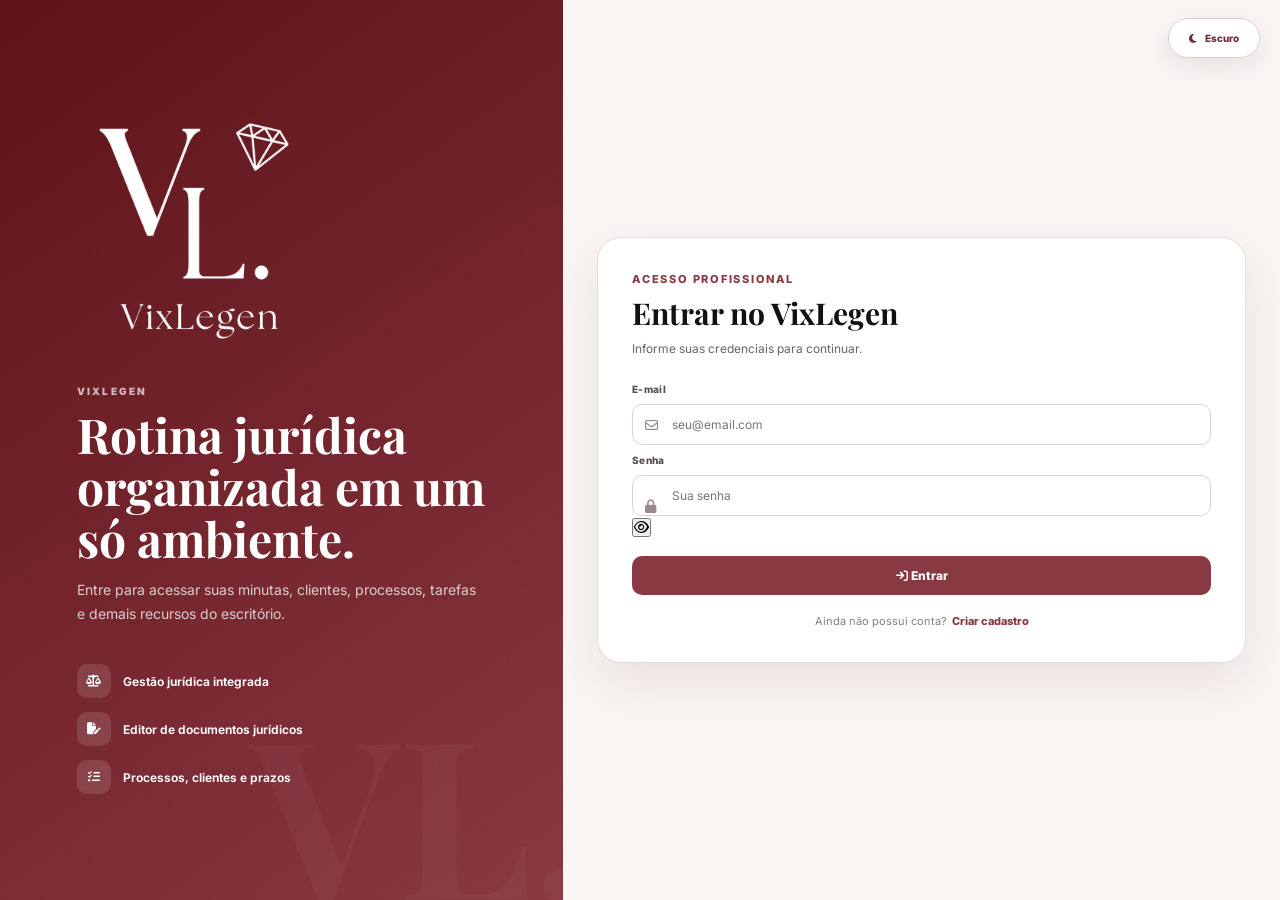
==== commit 257a1c8c: "feat: add show/hide password toggle to login and registration" ====
--- a/index.html
+++ b/index.html
@@ -38,7 +38,7 @@
                     <label for="loginEmail">E-mail</label>
                     <div class="auth-input-wrap"><i class="fa-regular fa-envelope"></i><input type="email" id="loginEmail" autocomplete="email" placeholder="seu@email.com" required></div>
                     <label for="loginSenha">Senha</label>
-                    <div class="auth-input-wrap"><i class="fa-solid fa-lock"></i><input type="password" id="loginSenha" autocomplete="current-password" placeholder="Sua senha" required></div>
+                    <div class="auth-input-wrap password-input-wrap"><i class="fa-solid fa-lock"></i><input type="password" id="loginSenha" autocomplete="current-password" placeholder="Sua senha" required><button type="button" class="password-visibility-toggle" data-password-target="loginSenha" aria-label="Mostrar senha" title="Mostrar senha" aria-pressed="false"><i class="fa-regular fa-eye" aria-hidden="true"></i></button></div>
                     <p class="auth-error" id="loginErro" hidden></p>
                     <button class="auth-submit" type="submit"><i class="fa-solid fa-arrow-right-to-bracket"></i> Entrar</button>
                 </form>
@@ -54,7 +54,7 @@
                     <div class="auth-field"><label for="cadPrimeiroNome">Primeiro nome</label><input type="text" id="cadPrimeiroNome" required></div>
                     <div class="auth-field"><label for="cadUltimoNome">Último nome</label><input type="text" id="cadUltimoNome" required></div>
                     <div class="auth-field wide"><label for="cadEmail">E-mail</label><input type="email" id="cadEmail" required></div>
-                    <div class="auth-field"><label for="cadSenha">Senha</label><input type="password" id="cadSenha" minlength="8" required></div>
+                    <div class="auth-field"><label for="cadSenha">Senha</label><div class="password-input-wrap"><input type="password" id="cadSenha" autocomplete="new-password" minlength="8" required><button type="button" class="password-visibility-toggle" data-password-target="cadSenha" aria-label="Mostrar senha" title="Mostrar senha" aria-pressed="false"><i class="fa-regular fa-eye" aria-hidden="true"></i></button></div></div>
                     <div class="auth-field"><label for="cadTelefone">Telefone</label><input type="text" id="cadTelefone" required></div>
                     <div class="auth-field"><label for="cadCpf">CPF</label><input type="text" id="cadCpf" required></div>
                     <div class="auth-field"><label for="cadRg">RG</label><input type="text" id="cadRg" required></div>
@@ -62,7 +62,7 @@
                     <div class="auth-field"><label for="cadDataNascimento">Data de nascimento</label><input type="date" id="cadDataNascimento" required></div>
                     <div class="auth-field wide"><label for="cadEmpresa">Empresa</label><input type="text" id="cadEmpresa" required></div>
                     <div class="auth-field"><label for="cadCep">CEP</label><input type="text" id="cadCep" required></div>
-                    <div class="auth-field"><label for="cadEstado">Estado</label><input type="text" id="cadEstado" maxlength="50" required></div>
+                    <div class="auth-field"><label for="cadEstado">Estado (UF)</label><select id="cadEstado" required><option value="">Selecione a UF</option><option value="AC">Acre (AC)</option><option value="AL">Alagoas (AL)</option><option value="AP">Amapá (AP)</option><option value="AM">Amazonas (AM)</option><option value="BA">Bahia (BA)</option><option value="CE">Ceará (CE)</option><option value="DF">Distrito Federal (DF)</option><option value="ES">Espírito Santo (ES)</option><option value="GO">Goiás (GO)</option><option value="MA">Maranhão (MA)</option><option value="MT">Mato Grosso (MT)</option><option value="MS">Mato Grosso do Sul (MS)</option><option value="MG">Minas Gerais (MG)</option><option value="PA">Pará (PA)</option><option value="PB">Paraíba (PB)</option><option value="PR">Paraná (PR)</option><option value="PE">Pernambuco (PE)</option><option value="PI">Piauí (PI)</option><option value="RJ">Rio de Janeiro (RJ)</option><option value="RN">Rio Grande do Norte (RN)</option><option value="RS">Rio Grande do Sul (RS)</option><option value="RO">Rondônia (RO)</option><option value="RR">Roraima (RR)</option><option value="SC">Santa Catarina (SC)</option><option value="SP">São Paulo (SP)</option><option value="SE">Sergipe (SE)</option><option value="TO">Tocantins (TO)</option></select></div>
                     <div class="auth-field wide"><label for="cadCidade">Cidade</label><input type="text" id="cadCidade" required></div>
                     <p class="auth-error wide" id="cadastroErro" hidden></p>
                     <button class="auth-submit wide" type="submit"><i class="fa-solid fa-user-plus"></i> Criar conta</button>
@@ -604,8 +604,15 @@
                     </header>
 
                     <div class="profile-hero-card">
-                        <div class="profile-avatar-large">
-                            <span id="perfilIniciais">VL</span>
+                        <div class="profile-photo-block">
+                            <div class="profile-avatar-large" id="perfilAvatar">
+                                <img id="perfilFoto" alt="Foto de perfil do usuário" hidden>
+                                <span id="perfilIniciais">VL</span>
+                            </div>
+                            <input type="file" id="perfilFotoArquivo" accept="image/jpeg,image/png,image/webp" hidden>
+                            <button type="button" id="btnTrocarFotoPerfil" class="profile-photo-action"><i class="fa-solid fa-camera"></i> Alterar foto</button>
+                            <button type="button" id="btnRemoverFotoPerfil" class="profile-photo-remove" hidden>Remover foto</button>
+                            <span class="profile-photo-info" id="perfilFotoFeedback" role="status" aria-live="polite"></span>
                         </div>
                         <div class="profile-identity">
                             <div class="entity-status"><span></span> Perfil ativo</div>
@@ -810,18 +817,21 @@
         <div id="modalNovoProcesso" class="modal-card modal-wide">
             <div class="modal-header"><h3><i class="fa-solid fa-scale-balanced"></i> Cadastrar Processo</h3><button class="modal-close">&times;</button></div>
             <div class="modal-body form-grid">
-                <div class="form-field wide"><label>Número do processo</label><input type="text" id="processoNumero" placeholder="0000000-00.0000.0.00.0000"></div>
-                <div class="form-field wide"><label>Cliente</label><select id="processoCliente"><option value="">Selecione um cliente</option></select></div>
-                <div class="form-field"><label>Vara</label><input type="text" id="processoVara"></div>
-                <div class="form-field"><label>Comarca</label><input type="text" id="processoComarca"></div>
-                <div class="form-field"><label>Tribunal</label><input type="text" id="processoTribunal" placeholder="TJSP"></div>
-                <div class="form-field"><label>Instância</label><input type="text" id="processoInstancia" placeholder="1ª Instância"></div>
-                <div class="form-field"><label>Data de abertura</label><input type="date" id="processoDataAbertura"></div>
-                <div class="form-field"><label>Status inicial</label><select id="processoStatus"><option value="EM_ANDAMENTO">Em andamento</option><option value="AGUARDANDO_DECISAO">Aguardando decisão</option><option value="SUSPENSO">Suspenso</option><option value="ENCERRADO">Encerrado</option></select></div>
-                <div class="form-field"><label>Área do Direito</label><input type="text" id="processoAreaDireito" placeholder="Direito Cível"></div>
-                <div class="form-field"><label>Tipo da ação</label><input type="text" id="processoTipoAcao" placeholder="Ação de Cobrança"></div>
-                <div class="form-field"><label>Fase processual</label><input type="text" id="processoFase" placeholder="Fase de conhecimento"></div>
-                <div class="form-field"><label>Descrição do objeto</label><input type="text" id="processoObjeto" placeholder="Objeto principal do processo"></div>
+                <div class="form-field wide"><label for="processoNumero">Número CNJ do processo</label><input type="text" id="processoNumero" placeholder="0000000-00.0000.0.00.0000" maxlength="25" inputmode="numeric" required><small>Formato CNJ: NNNNNNN-DD.AAAA.J.TR.OOOO</small></div>
+                <div class="form-field wide"><label for="processoCliente">Cliente</label><select id="processoCliente" required><option value="">Selecione um cliente</option></select></div>
+                <div class="form-field"><label for="processoEstado">Estado (UF)</label><select id="processoEstado" required><option value="">Selecione a UF</option><option value="AC">Acre (AC)</option><option value="AL">Alagoas (AL)</option><option value="AP">Amapá (AP)</option><option value="AM">Amazonas (AM)</option><option value="BA">Bahia (BA)</option><option value="CE">Ceará (CE)</option><option value="DF">Distrito Federal (DF)</option><option value="ES">Espírito Santo (ES)</option><option value="GO">Goiás (GO)</option><option value="MA">Maranhão (MA)</option><option value="MT">Mato Grosso (MT)</option><option value="MS">Mato Grosso do Sul (MS)</option><option value="MG">Minas Gerais (MG)</option><option value="PA">Pará (PA)</option><option value="PB">Paraíba (PB)</option><option value="PR">Paraná (PR)</option><option value="PE">Pernambuco (PE)</option><option value="PI">Piauí (PI)</option><option value="RJ">Rio de Janeiro (RJ)</option><option value="RN">Rio Grande do Norte (RN)</option><option value="RS">Rio Grande do Sul (RS)</option><option value="RO">Rondônia (RO)</option><option value="RR">Roraima (RR)</option><option value="SC">Santa Catarina (SC)</option><option value="SP">São Paulo (SP)</option><option value="SE">Sergipe (SE)</option><option value="TO">Tocantins (TO)</option></select></div>
+                <div class="form-field"><label for="processoComarca">Comarca</label><input type="text" id="processoComarca" list="sugestoesComarcas" autocomplete="off" placeholder="Digite a comarca oficial" required><datalist id="sugestoesComarcas"></datalist><small>Sugestões por UF; outras comarcas podem ser digitadas.</small></div>
+                <div class="form-field"><label for="processoVara">Vara / unidade judiciária</label><input type="text" id="processoVara" list="sugestoesVaras" placeholder="Ex.: 2ª Vara Cível" required><datalist id="sugestoesVaras"><option value="1ª Vara Cível"><option value="2ª Vara Cível"><option value="3ª Vara Cível"><option value="1ª Vara Criminal"><option value="2ª Vara Criminal"><option value="Vara Única"><option value="Vara de Família e Sucessões"><option value="Vara da Fazenda Pública"><option value="Vara do Trabalho"><option value="Vara de Execuções Penais"><option value="Juizado Especial Cível"><option value="Juizado Especial Criminal"><option value="Vara da Infância e da Juventude"><option value="Vara Empresarial"><option value="Vara Federal"><option value="Turma Recursal"></datalist></div>
+                <div class="form-field"><label for="processoTribunal">Tribunal</label><input type="text" id="processoTribunal" list="sugestoesTribunais" placeholder="Ex.: TJSP" required><datalist id="sugestoesTribunais"></datalist></div>
+                <div class="form-field"><label for="processoInstancia">Instância / grau</label><select id="processoInstancia" required><option value="">Selecione o grau</option><option value="1ª Instância">1ª Instância</option><option value="2ª Instância">2ª Instância</option><option value="Turma Recursal">Turma Recursal</option><option value="Tribunal Superior">Tribunal Superior</option></select></div>
+                <div class="form-field"><label for="processoDataAbertura">Data de abertura</label><input type="date" id="processoDataAbertura" required></div>
+                <div class="form-field"><label for="processoStatus">Status inicial</label><select id="processoStatus" required><option value="EM_ANDAMENTO">Em andamento</option><option value="AGUARDANDO_DECISAO">Aguardando decisão</option><option value="SUSPENSO">Suspenso</option><option value="ENCERRADO">Encerrado</option></select></div>
+                <div class="form-field"><label for="processoAreaDireito">Área do Direito</label><select id="processoAreaDireito" required><option value="">Selecione a área</option><option value="Direito Cível">Direito Cível</option><option value="Direito Penal">Direito Penal</option><option value="Direito do Trabalho">Direito do Trabalho</option><option value="Direito Previdenciário">Direito Previdenciário</option><option value="Direito de Família e Sucessões">Direito de Família e Sucessões</option><option value="Direito Empresarial">Direito Empresarial</option><option value="Direito Tributário">Direito Tributário</option><option value="Direito Administrativo">Direito Administrativo</option><option value="Direito Constitucional">Direito Constitucional</option><option value="Direito do Consumidor">Direito do Consumidor</option><option value="Direito Ambiental">Direito Ambiental</option><option value="Direito Eleitoral">Direito Eleitoral</option><option value="Direito Digital">Direito Digital</option><option value="Direito Imobiliário">Direito Imobiliário</option><option value="Direito da Saúde">Direito da Saúde</option><option value="OUTRO">Outra área</option></select></div>
+                <div class="form-field" id="campoProcessoAreaOutro" hidden><label for="processoAreaOutro">Especifique a área</label><input id="processoAreaOutro" maxlength="120" placeholder="Área do Direito"></div>
+                <div class="form-field"><label for="processoTipoAcao">Tipo da ação</label><input type="text" id="processoTipoAcao" list="sugestoesAcoes" placeholder="Ex.: Ação de cobrança" required><datalist id="sugestoesAcoes"><option value="Ação de Cobrança"><option value="Ação de Indenização"><option value="Ação de Obrigação de Fazer"><option value="Ação Declaratória"><option value="Ação Revisional"><option value="Mandado de Segurança"><option value="Execução de Título Extrajudicial"><option value="Cumprimento de Sentença"><option value="Divórcio"><option value="Ação de Alimentos"><option value="Inventário"><option value="Reclamação Trabalhista"><option value="Reclamação Previdenciária"><option value="Habeas Corpus"><option value="Ação Penal"><option value="Embargos à Execução"><option value="Recurso Inominado"><option value="Agravo de Instrumento"><option value="Apelação"></datalist></div>
+                <div class="form-field"><label for="processoFase">Fase processual</label><select id="processoFase" required><option value="">Selecione a fase</option><option value="Fase postulatória">Fase postulatória</option><option value="Fase de conhecimento">Fase de conhecimento</option><option value="Fase de instrução">Fase de instrução</option><option value="Fase de julgamento">Fase de julgamento</option><option value="Fase recursal">Fase recursal</option><option value="Liquidação">Liquidação</option><option value="Cumprimento de sentença">Cumprimento de sentença</option><option value="Execução">Execução</option><option value="Suspenso">Suspenso</option><option value="OUTRA">Outra fase</option></select></div>
+                <div class="form-field" id="campoProcessoFaseOutro" hidden><label for="processoFaseOutro">Especifique a fase</label><input id="processoFaseOutro" maxlength="120" placeholder="Fase processual"></div>
+                <div class="form-field wide"><label for="processoObjeto">Descrição do objeto</label><textarea id="processoObjeto" rows="3" maxlength="2000" placeholder="Resuma o objeto da ação sem inserir dados desnecessários" required></textarea></div>
                 <div class="form-field checkbox-field wide"><label><input type="checkbox" id="processoSegredo"> Segredo de justiça</label></div>
             </div>
             <div class="modal-footer"><button class="modal-btn cancel">Cancelar</button><button class="modal-btn confirm" id="btnSalvarProcesso">Salvar Processo</button></div>
@@ -857,7 +867,6 @@
             </div>
             <div class="modal-body text-center">
                 <p id="confirmacaoMensagem">Esta ação não poderá ser desfeita.</p>
-                <p class="modal-safety-note">Por segurança, a opção destacada mantém os dados.</p>
             </div>
             <div class="modal-footer modal-confirm-actions">
                 <button class="modal-btn destructive-confirm" id="btnConfirmacaoSim" type="button">SIM</button>
--- a/style.css
+++ b/style.css
@@ -4133,3 +4133,40 @@
         flex-direction: column;
     }
 }
+
+
+/* Correção dos selects: usar a seta do próprio navegador, sem sobrepor picker customizado. */
+select, .modal-body select, .auth-field select, .form-field select,
+.records-filter, .doc-context-select, .tool-select {
+    appearance: auto !important;
+    -webkit-appearance: menulist !important;
+    background-image: none !important;
+    line-height: normal !important;
+    padding: 10px 12px !important;
+    color-scheme: light;
+}
+body[data-theme="dark"] select, body[data-theme="dark"] .modal-body select,
+body[data-theme="dark"] .auth-field select, body[data-theme="dark"] .form-field select {
+    appearance: auto !important;
+    -webkit-appearance: menulist !important;
+    background-image: none !important;
+    background-color: #211c1e !important;
+    color: #f4ecee !important;
+    border-color: #59484e !important;
+    color-scheme: dark;
+}
+select::picker-icon { display: revert !important; }
+.form-field[hidden] { display: none !important; }
+#modalNovoProcesso .modal-body { overflow-y: auto; min-height: 0; max-height: min(70vh, 690px); align-content: start; }
+#modalNovoProcesso .modal-footer { flex-shrink: 0; }
+#modalNovoProcesso .form-field small { color: #7c7074; font-size: 10px; line-height: 1.45; }
+#modalNovoProcesso .form-field textarea { width: 100%; resize: vertical; min-height: 70px; padding: 10px 11px; border: 1px solid #dcd2d4; border-radius: 8px; font: inherit; }
+body[data-theme="dark"] #modalNovoProcesso .form-field small { color: #c1b3b7; }
+.profile-photo-block { display: flex; flex-direction: column; align-items: center; gap: 5px; flex: 0 0 110px; }
+.profile-photo-block .profile-avatar-large { overflow: hidden; }
+.profile-photo-block .profile-avatar-large img { display: block; width: 100%; height: 100%; object-fit: cover; border-radius: 50%; }
+.profile-photo-block .profile-avatar-large img[hidden] { display: none; }
+.profile-photo-action, .profile-photo-remove { border: 0; border-radius: 8px; padding: 5px 7px; cursor: pointer; font: 700 10px var(--fonte-corpo); background: rgba(255,255,255,.15); color: white; }
+.profile-photo-remove { background: transparent; color: #fff0f2; text-decoration: underline; }
+.profile-photo-action:disabled { opacity: .5; cursor: not-allowed; }
+.profile-photo-info { max-width: 150px; font: 10px var(--fonte-corpo); text-align: center; color: #fff4f4; line-height: 1.3; }
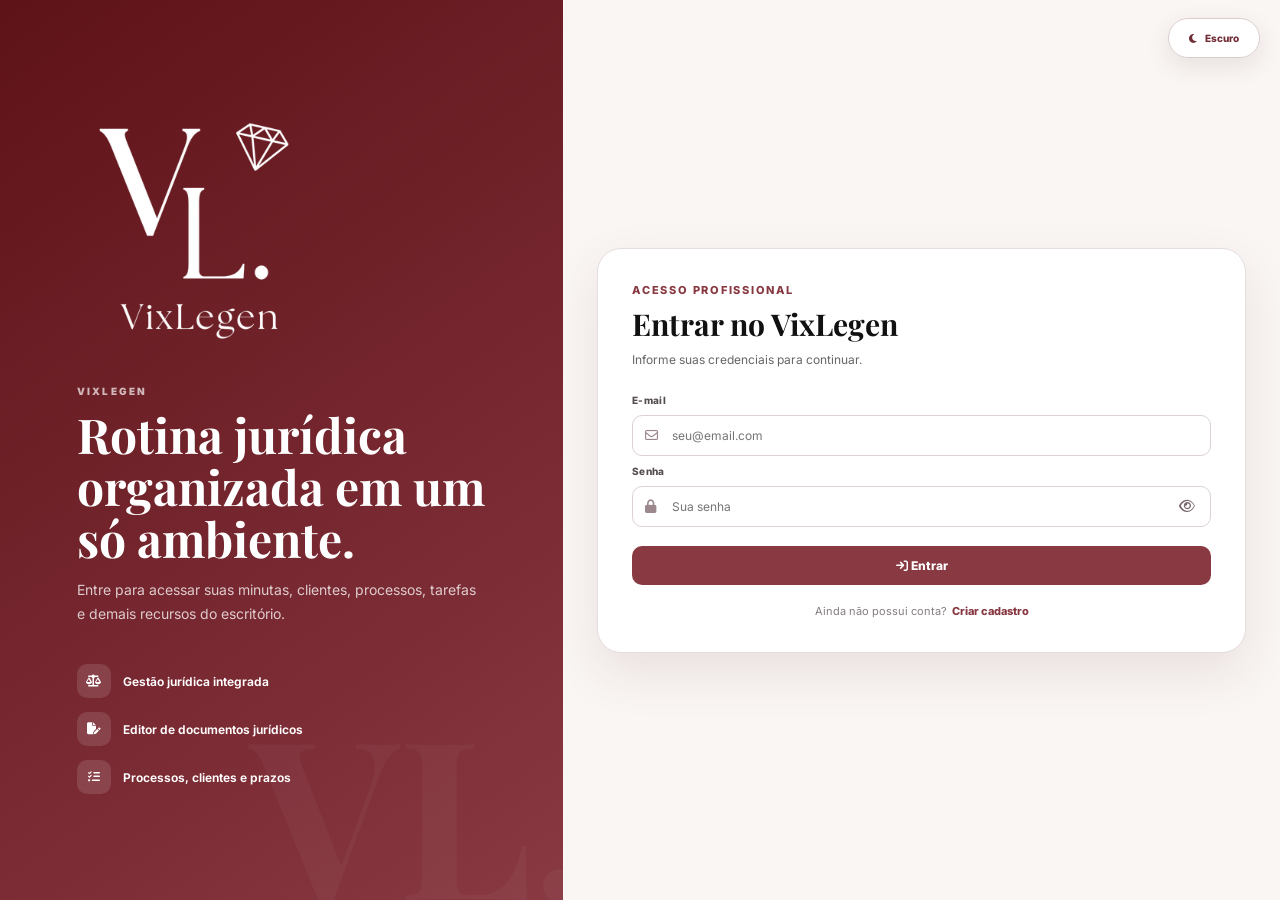
==== commit 0431e230: "feat: prazo processual no cadastro e filtros de alertas" ====
--- a/index.html
+++ b/index.html
@@ -414,7 +414,7 @@
                         <div>
                             <span class="section-eyebrow">CENTRAL OPERACIONAL</span>
                             <h1 class="page-title notifications-title">Notificações</h1>
-                            <p class="notifications-subtitle">Avisos vinculados à sua conta, exibidos diretamente pelo backend.</p>
+                            <p class="notifications-subtitle">Alertas automáticos de tarefas e processos: 7, 3 e 1 dia antes, no vencimento e após o prazo. Confira as datas cadastradas.</p>
                         </div>
                         <button class="notif-read-all" id="btnMarcarTodasLidas" type="button">
                             <i class="fa-solid fa-check-double"></i>
@@ -441,6 +441,9 @@
 
                     <div class="notifications-toolbar" aria-label="Filtros de notificações">
                         <button class="notif-filter active" type="button" data-filter="all">Todas</button>
+                        <button class="notif-filter" type="button" data-filter="prazo">Prazos</button>
+                        <button class="notif-filter" type="button" data-filter="tarefa">Tarefas</button>
+                        <button class="notif-filter" type="button" data-filter="processo">Processos</button>
                         <button class="notif-filter" type="button" data-filter="nao-lidas">Não lidas</button>
                         <button class="notif-filter" type="button" data-filter="PENDENTE">Pendentes</button>
                         <button class="notif-filter" type="button" data-filter="ENVIADA">Enviadas</button>
@@ -825,6 +828,7 @@
                 <div class="form-field"><label for="processoTribunal">Tribunal</label><input type="text" id="processoTribunal" list="sugestoesTribunais" placeholder="Ex.: TJSP" required><datalist id="sugestoesTribunais"></datalist></div>
                 <div class="form-field"><label for="processoInstancia">Instância / grau</label><select id="processoInstancia" required><option value="">Selecione o grau</option><option value="1ª Instância">1ª Instância</option><option value="2ª Instância">2ª Instância</option><option value="Turma Recursal">Turma Recursal</option><option value="Tribunal Superior">Tribunal Superior</option></select></div>
                 <div class="form-field"><label for="processoDataAbertura">Data de abertura</label><input type="date" id="processoDataAbertura" required></div>
+                <div class="form-field"><label for="processoPrazoProcessual">Próximo prazo processual (opcional)</label><input type="date" id="processoPrazoProcessual"><small>Informe a data conferida pelo advogado. Este campo não calcula prazos legais.</small></div>
                 <div class="form-field"><label for="processoStatus">Status inicial</label><select id="processoStatus" required><option value="EM_ANDAMENTO">Em andamento</option><option value="AGUARDANDO_DECISAO">Aguardando decisão</option><option value="SUSPENSO">Suspenso</option><option value="ENCERRADO">Encerrado</option></select></div>
                 <div class="form-field"><label for="processoAreaDireito">Área do Direito</label><select id="processoAreaDireito" required><option value="">Selecione a área</option><option value="Direito Cível">Direito Cível</option><option value="Direito Penal">Direito Penal</option><option value="Direito do Trabalho">Direito do Trabalho</option><option value="Direito Previdenciário">Direito Previdenciário</option><option value="Direito de Família e Sucessões">Direito de Família e Sucessões</option><option value="Direito Empresarial">Direito Empresarial</option><option value="Direito Tributário">Direito Tributário</option><option value="Direito Administrativo">Direito Administrativo</option><option value="Direito Constitucional">Direito Constitucional</option><option value="Direito do Consumidor">Direito do Consumidor</option><option value="Direito Ambiental">Direito Ambiental</option><option value="Direito Eleitoral">Direito Eleitoral</option><option value="Direito Digital">Direito Digital</option><option value="Direito Imobiliário">Direito Imobiliário</option><option value="Direito da Saúde">Direito da Saúde</option><option value="OUTRO">Outra área</option></select></div>
                 <div class="form-field" id="campoProcessoAreaOutro" hidden><label for="processoAreaOutro">Especifique a área</label><input id="processoAreaOutro" maxlength="120" placeholder="Área do Direito"></div>
--- a/style.css
+++ b/style.css
@@ -4170,3 +4170,46 @@
 .profile-photo-remove { background: transparent; color: #fff0f2; text-decoration: underline; }
 .profile-photo-action:disabled { opacity: .5; cursor: not-allowed; }
 .profile-photo-info { max-width: 150px; font: 10px var(--fonte-corpo); text-align: center; color: #fff4f4; line-height: 1.3; }
+
+
+/* Controle de visibilidade de senha no login e no cadastro. */
+.password-input-wrap {
+    position: relative;
+    width: 100%;
+}
+.password-input-wrap input {
+    padding-right: 46px !important;
+}
+.password-visibility-toggle {
+    position: absolute;
+    top: 50%;
+    right: 7px;
+    transform: translateY(-50%);
+    display: inline-flex;
+    align-items: center;
+    justify-content: center;
+    width: 34px;
+    height: 34px;
+    padding: 0;
+    border: 0;
+    border-radius: 8px;
+    background: transparent;
+    color: #75666a;
+    cursor: pointer;
+    font-size: 14px;
+}
+.password-visibility-toggle:hover {
+    background: #f5ecee;
+    color: var(--cor-primaria);
+}
+.password-visibility-toggle:focus-visible {
+    outline: 2px solid var(--cor-primaria);
+    outline-offset: 1px;
+}
+body[data-theme="dark"] .password-visibility-toggle {
+    color: #e0d3d7;
+}
+body[data-theme="dark"] .password-visibility-toggle:hover {
+    background: #403438;
+    color: #fff;
+}
